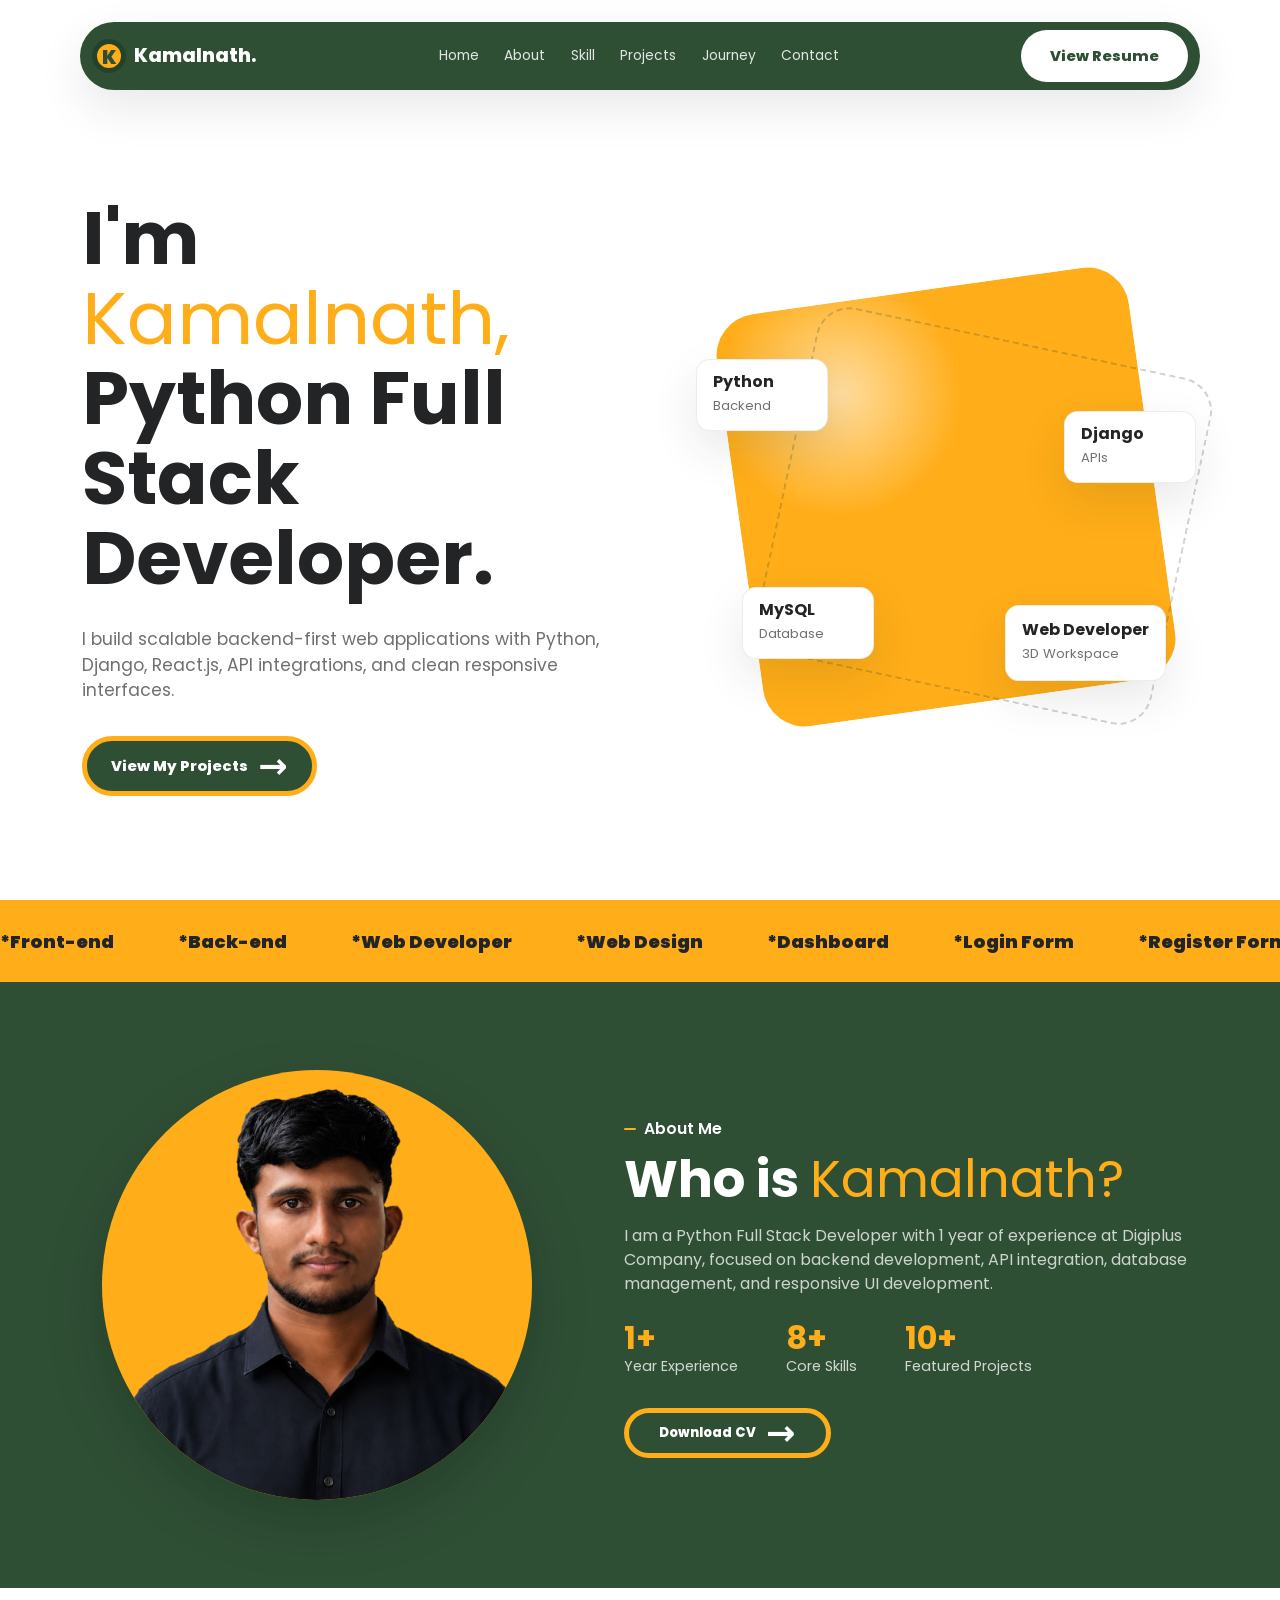
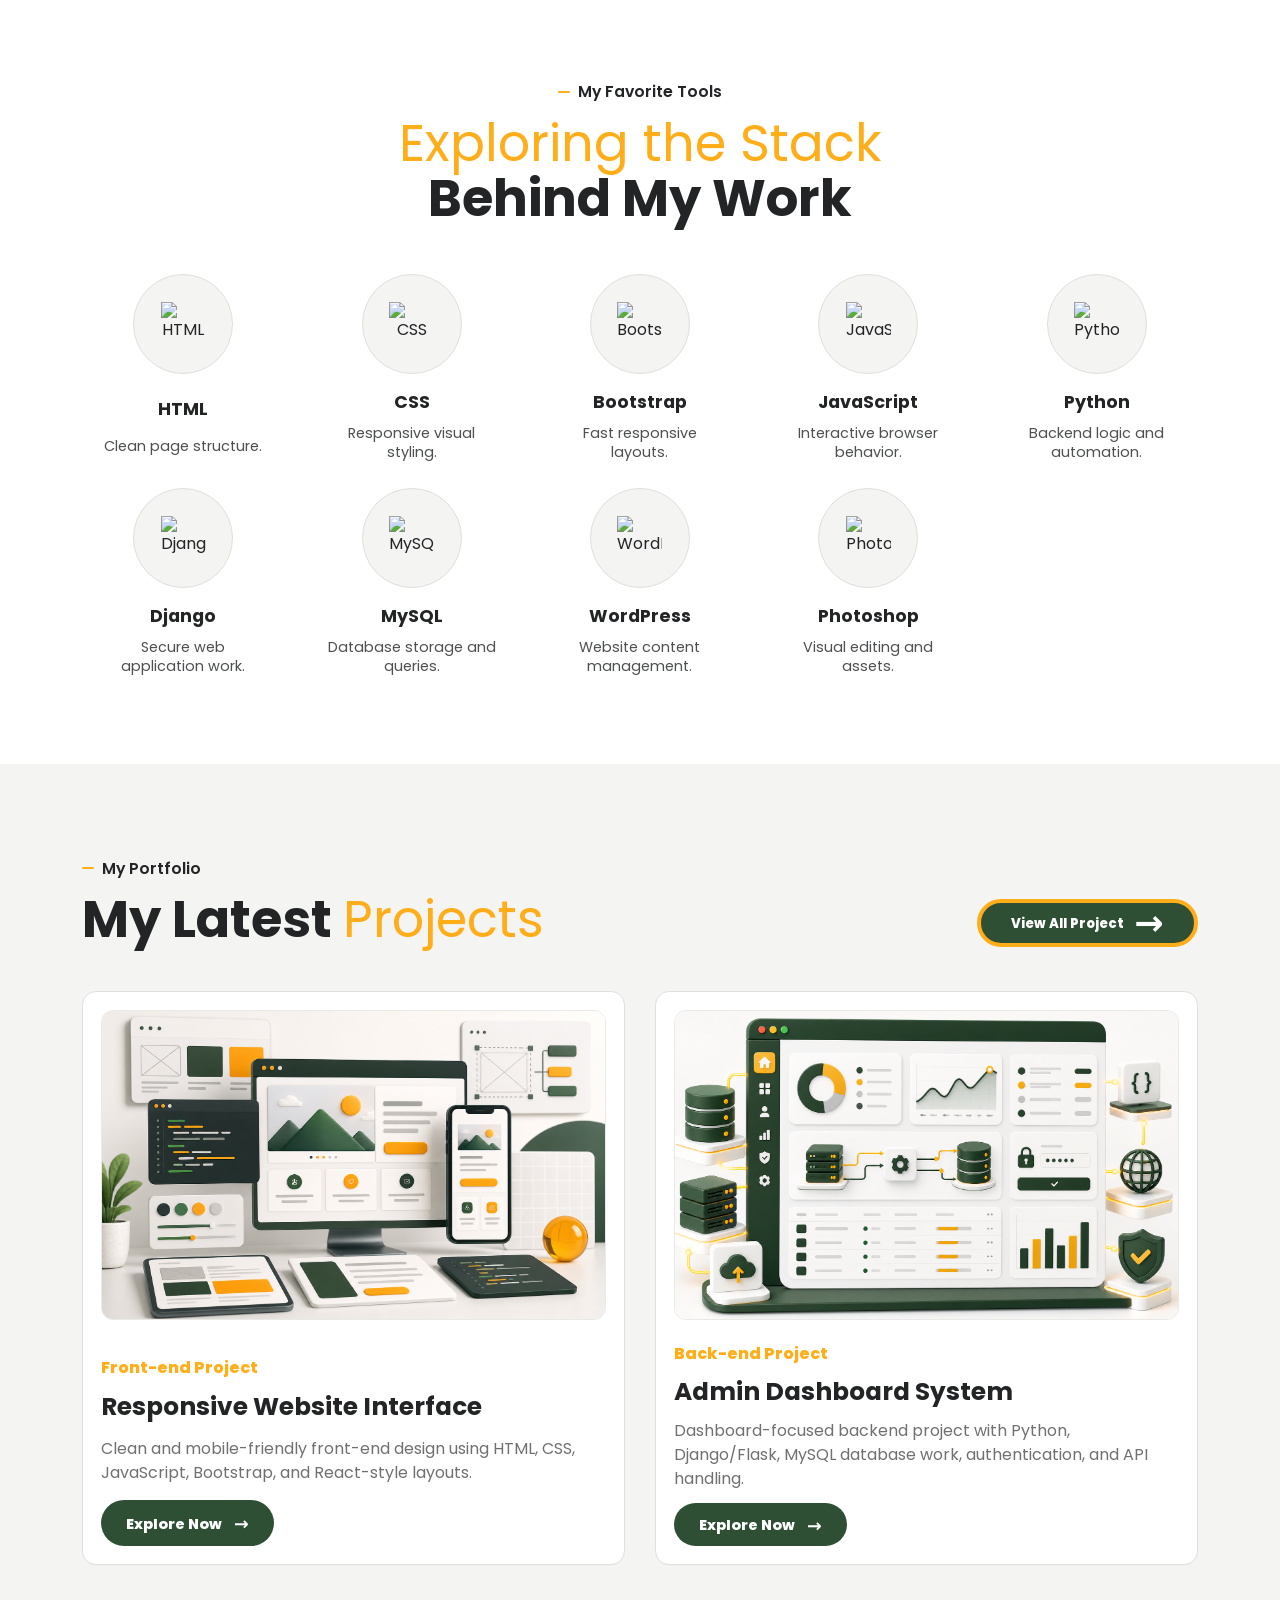
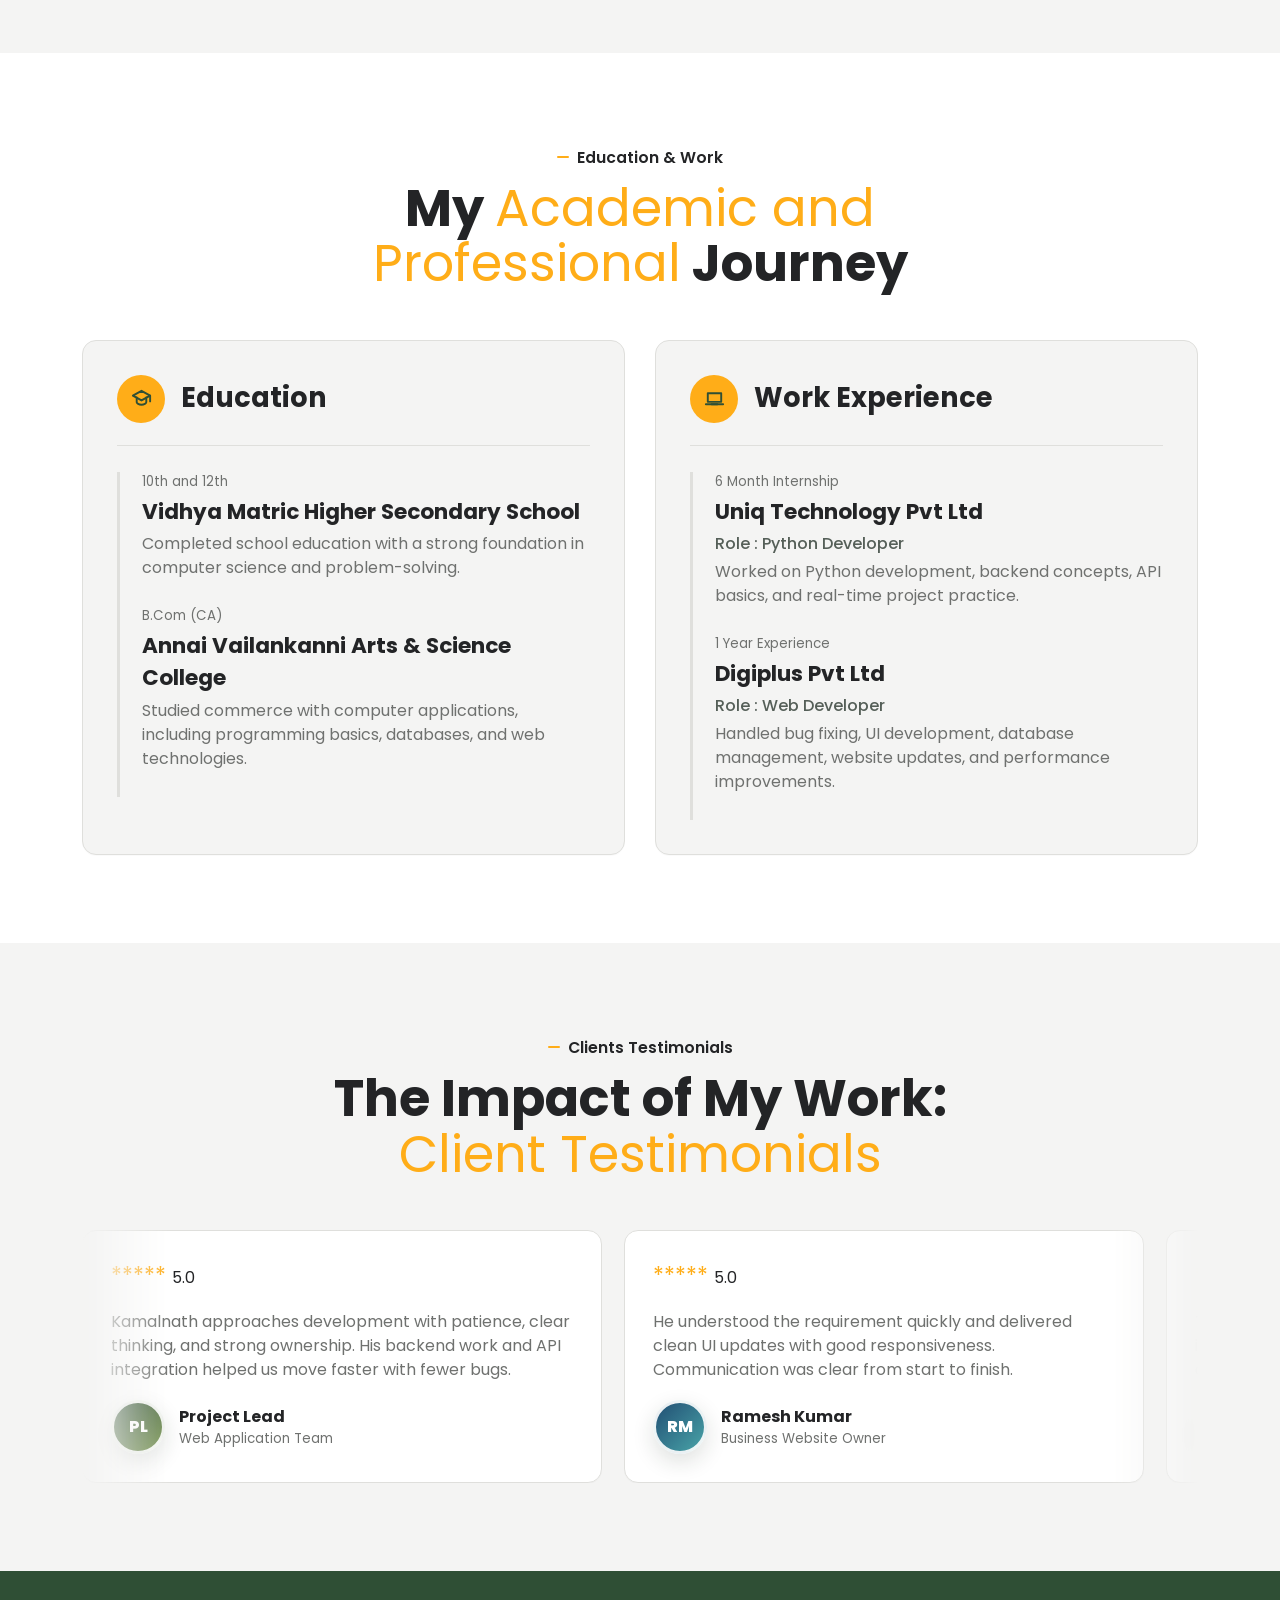
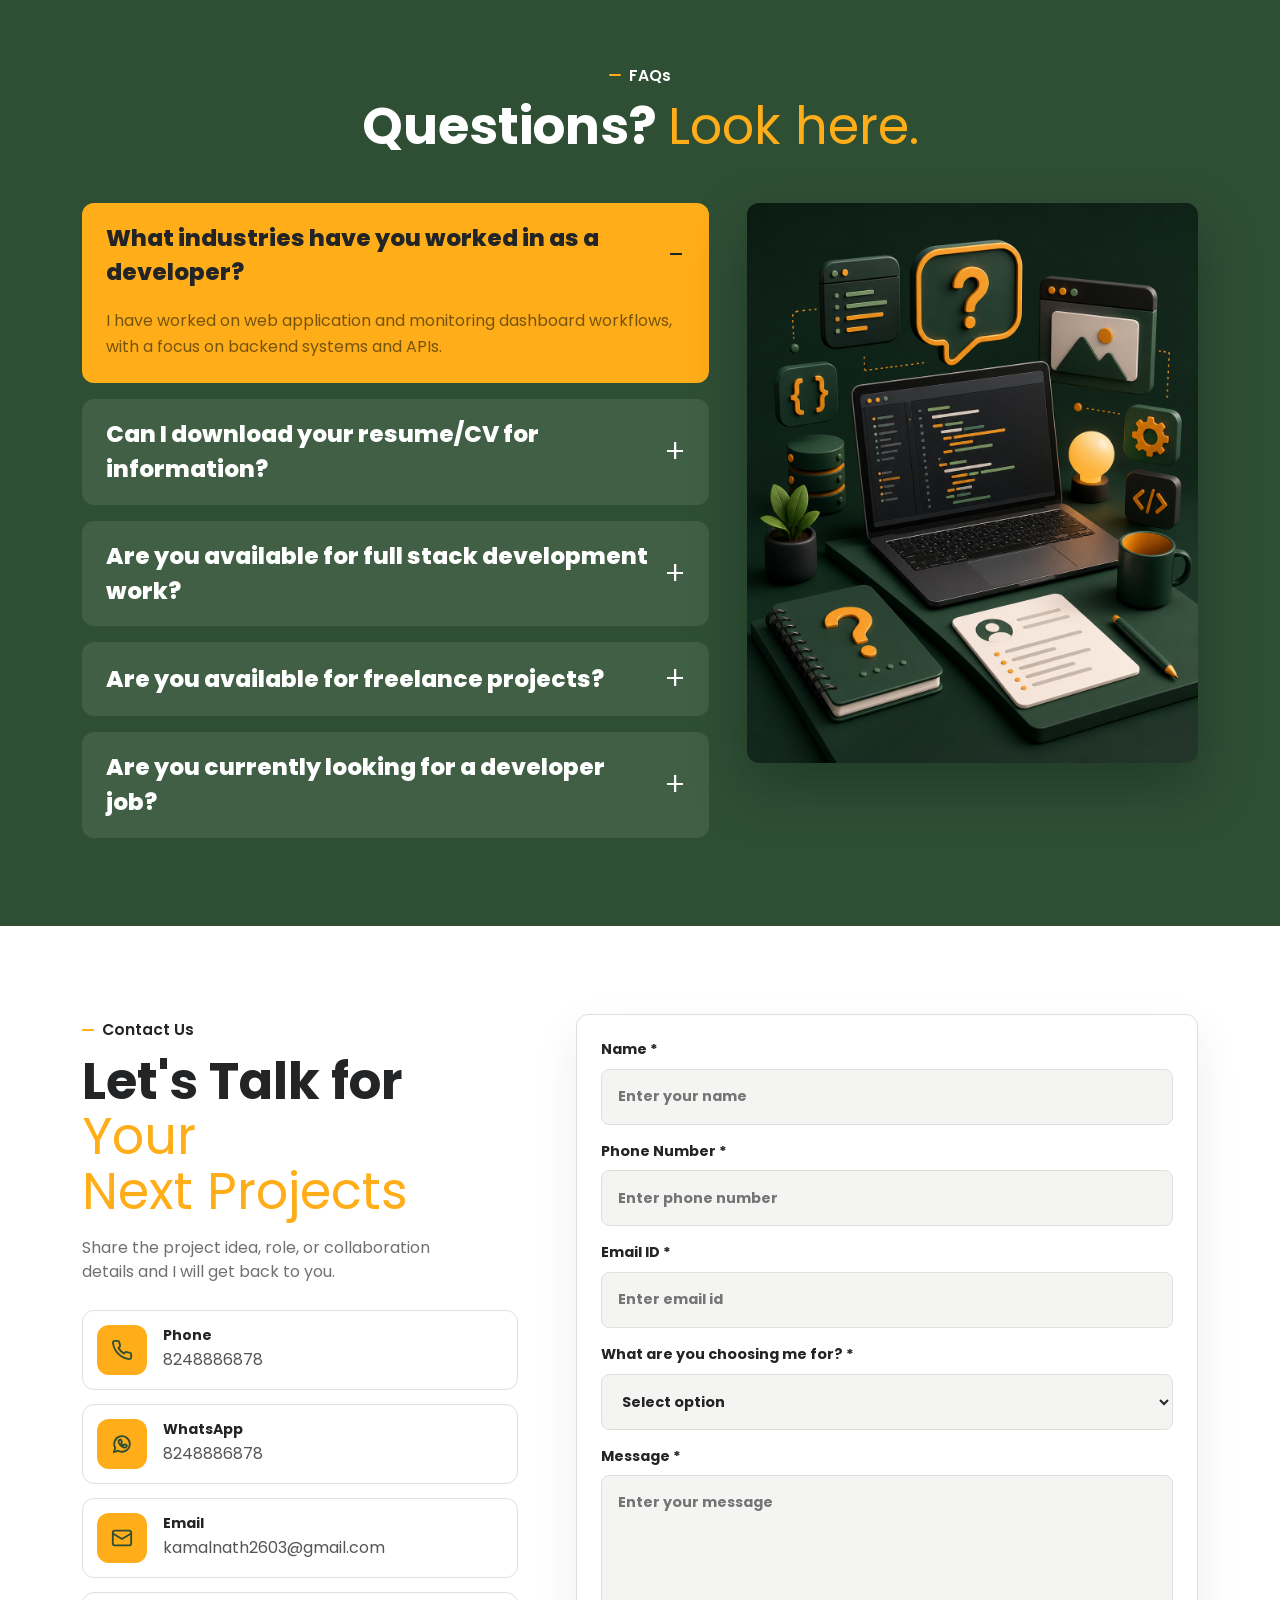
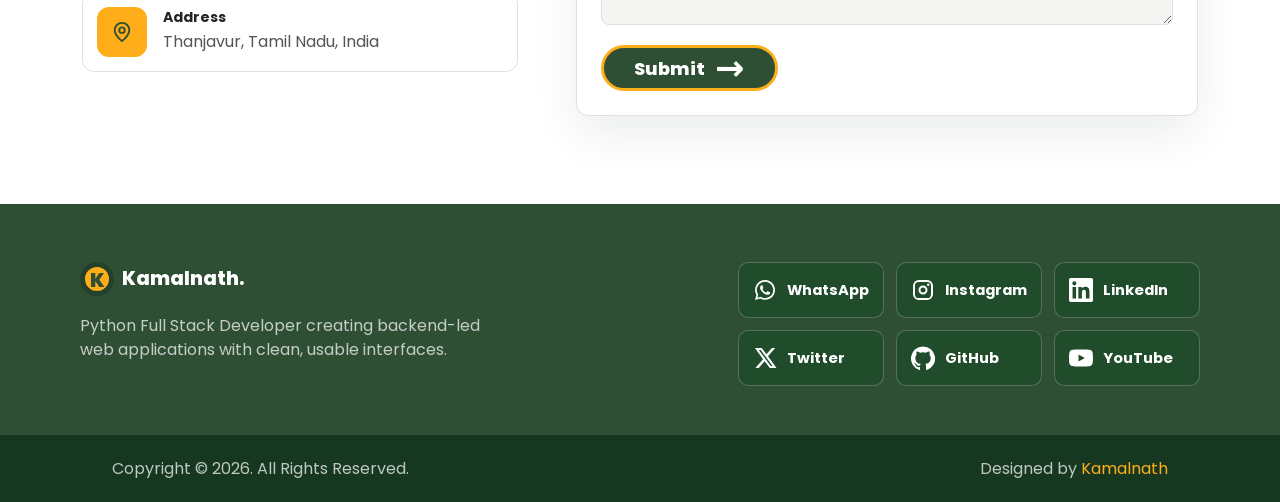
==== index.html @ 24527c41 "first commit" ====
<!DOCTYPE html>
<html lang="en">
  <head>
    <meta charset="UTF-8" />
    <meta name="viewport" content="width=device-width, initial-scale=1.0" />
    <title>Kamalnath</title>
    <link rel="preconnect" href="https://fonts.googleapis.com" />
    <link rel="preconnect" href="https://fonts.gstatic.com" crossorigin />
    <link href="https://fonts.googleapis.com/css2?family=Poppins:ital,wght@0,400;0,500;0,600;0,700;0,800;1,400;1,500&display=swap" rel="stylesheet" />
    <link rel="stylesheet" href="styles.css" />
    <link rel="icon" type="image/png" href="favicon.png" />
  </head>
  <body class="is-loading">
    <div class="preloader" aria-label="Loading portfolio" role="status">
      <div class="preloader-mark">
        <span>K</span>
      </div>
      <div class="preloader-text">
        <strong>Kamalnath</strong>
        <small>Loading Portfolio</small>
      </div>
      <div class="preloader-line" aria-hidden="true"></div>
    </div>

    <header class="topbar">
      <a class="brand" href="#home" aria-label="Kamalnath home">
        <span>K</span>Kamalnath.
      </a>
      <nav class="nav-links" aria-label="Primary navigation">
        <a href="#home">Home</a>
        <a href="#about">About</a>
        <a href="#services">Skill</a>
        <a href="#projects">Projects</a>
        <a href="#journey">Journey</a>
        <a href="#contact">Contact</a>
      </nav>
      <a class="btn btn-light" href="resume.pdf" target="_blank" rel="noopener">View Resume</a>
      <button class="nav-toggle" aria-label="Toggle navigation" aria-expanded="false">
        <span></span>
        <span></span>
        <span></span>
      </button>
    </header>

    <main>
      <section id="home" class="hero section">
        <div class="hero-copy animate-up">
          <h1>
            I'm <em>Kamalnath,</em><br />
            Python Full Stack<br />
            Developer.
          </h1>
          <p>
            I build scalable backend-first web applications with Python, Django, React.js, API integrations, and clean responsive interfaces.
          </p>
          <div class="hero-actions">
            <a class="btn btn-primary" href="#projects">View My Projects <span>&rarr;</span></a>
           
          </div>
        </div>

        <div class="hero-art animate-up delay-1" aria-label="Interactive 3D developer workspace">
          <div class="hero-3d" id="hero3d">
            <canvas id="hero3dCanvas" aria-hidden="true"></canvas>
            <div class="hero-3d-label label-python">
              <strong>Python</strong>
              <span>Backend</span>
            </div>
            <div class="hero-3d-label label-django">
              <strong>Django</strong>
              <span>APIs</span>
            </div>
            <div class="hero-3d-label label-mysql">
              <strong>MySQL</strong>
              <span>Database</span>
            </div>
            <div class="hero-3d-status">
              <strong>Web Developer</strong>
              <span>3D Workspace</span>
            </div>
          </div>
        </div>
      </section>

      <div class="ticker" aria-label="Services">
        <div class="ticker-track">
          <div class="ticker-group">
            <span>*Front-end</span>
            <span>*Back-end</span>
            <span>*Web Developer</span>
            <span>*Web Design</span>
            <span>*Dashboard</span>
            <span>*Login Form</span>
            <span>*Register Form</span>
          </div>
          <div class="ticker-group" aria-hidden="true">
            <span>*Front-end</span>
            <span>*Back-end</span>
            <span>*Web Developer</span>
            <span>*Web Design</span>
            <span>*Dashboard</span>
            <span>*Login Form</span>
            <span>*Register Form</span>
          </div>
        </div>
      </div>

      <section id="about" class="about section section-dark">
        <div class="about-image animate-up">
          <div class="about-circle">
            <img src="assets/photo.png" alt="Kamalnath portrait" />
          </div>
        </div>
        <div class="about-copy animate-up delay-1">
          <span class="section-kicker">About Me</span>
          <h2>Who is <em>Kamalnath?</em></h2>
          <p>
            I am a Python Full Stack Developer with 1 year of experience at Digiplus Company, focused on backend development, API integration, database management, and responsive UI development.
          </p>
          <div class="metric-row">
            <div><strong>1+</strong><span>Year Experience</span></div>
            <div><strong>8+</strong><span>Core Skills</span></div>
            <div><strong>10+</strong><span>Featured Projects</span></div>
          </div>
          <a class="btn btn-primary slim about-btn" href="resume.pdf" download="Kamalnath-Resume.pdf">Download CV <span>&rarr;</span></a>
        </div>
      </section>

      <section id="services" class="tools section">
        <div class="section-title centered animate-up">
          <span class="section-kicker">My Favorite Tools</span>
          <h2><em>Exploring the Stack</em><br />Behind My Work</h2>
        </div>
        <div class="tool-grid animate-up delay-1">
          <article class="tool-card">
            <div><img src="https://cdn.jsdelivr.net/gh/devicons/devicon@latest/icons/html5/html5-original.svg" alt="HTML logo" /></div>
            <strong>HTML</strong>
            <span>Clean page structure.</span>
          </article>
          <article class="tool-card">
            <div><img src="https://cdn.jsdelivr.net/gh/devicons/devicon@latest/icons/css3/css3-original.svg" alt="CSS logo" /></div>
            <strong>CSS</strong>
            <span>Responsive visual styling.</span>
          </article>
          <article class="tool-card">
            <div><img src="https://cdn.jsdelivr.net/gh/devicons/devicon@latest/icons/bootstrap/bootstrap-original.svg" alt="Bootstrap logo" /></div>
            <strong>Bootstrap</strong>
            <span>Fast responsive layouts.</span>
          </article>
          <article class="tool-card">
            <div><img src="https://cdn.jsdelivr.net/gh/devicons/devicon@latest/icons/javascript/javascript-original.svg" alt="JavaScript logo" /></div>
            <strong>JavaScript</strong>
            <span>Interactive browser behavior.</span>
          </article>
          <article class="tool-card">
            <div><img src="https://cdn.jsdelivr.net/gh/devicons/devicon@latest/icons/python/python-original.svg" alt="Python logo" /></div>
            <strong>Python</strong>
            <span>Backend logic and automation.</span>
          </article>
          <article class="tool-card">
            <div><img src="https://cdn.jsdelivr.net/gh/devicons/devicon@latest/icons/django/django-plain.svg" alt="Django logo" /></div>
            <strong>Django</strong>
            <span>Secure web application work.</span>
          </article>
          <article class="tool-card">
            <div><img src="https://cdn.jsdelivr.net/gh/devicons/devicon@latest/icons/mysql/mysql-original.svg" alt="MySQL logo" /></div>
            <strong>MySQL</strong>
            <span>Database storage and queries.</span>
          </article>
          <article class="tool-card">
            <div><img src="https://cdn.jsdelivr.net/gh/devicons/devicon@latest/icons/wordpress/wordpress-plain.svg" alt="WordPress logo" /></div>
            <strong>WordPress</strong>
            <span>Website content management.</span>
          </article>
          <article class="tool-card">
            <div><img src="https://cdn.jsdelivr.net/gh/devicons/devicon@latest/icons/photoshop/photoshop-original.svg" alt="Photoshop logo" /></div>
            <strong>Photoshop</strong>
            <span>Visual editing and assets.</span>
          </article>
        </div>
      </section>

      <section id="projects" class="projects section section-soft">
        <div class="split-title animate-up">
          <div>
            <span class="section-kicker">My Portfolio</span>
            <h2>My Latest <em>Projects</em></h2>
          </div>
          <a class="btn btn-primary slim project-btn" href="project.html">View All Project <span>&rarr;</span></a>
        </div>
        <div class="project-grid animate-up delay-1">
          <article class="project-card">
            <div class="project-preview preview-frontend" aria-label="Front-end project visual">
              <img src="assets/frontend-project-ai.png" alt="Front-end development project visual with responsive website interface elements" />
            </div>
            <div class="project-body">
              <span class="project-type">Front-end Project</span>
              <h3>Responsive Website Interface</h3>
              <p>
                Clean and mobile-friendly front-end design using HTML, CSS, JavaScript, Bootstrap, and React-style layouts.
              </p>
              <a class="project-link" href="project.html#business">Explore Now <span>&rarr;</span></a>
            </div>
          </article>
          <article class="project-card">
            <div class="project-preview preview-backend" aria-label="Dashboard backend project visual">
              <img src="assets/backend-project-ai.png" alt="Back-end dashboard project visual with database and analytics elements" />
            </div>
            <div class="project-body">
              <span class="project-type">Back-end Project</span>
              <h3>Admin Dashboard System</h3>
              <p>
                Dashboard-focused backend project with Python, Django/Flask, MySQL database work, authentication, and API handling.
              </p>
              <a class="project-link" href="project.html#dashboard">Explore Now <span>&rarr;</span></a>
            </div>
          </article>
        </div>
      </section>

      <section id="journey" class="journey section">
        <div class="section-title centered animate-up">
          <span class="section-kicker">Education & Work</span>
          <h2>My <em>Academic and<br />Professional</em> Journey</h2>
        </div>
        <div class="journey-grid animate-up delay-1">
          <article class="timeline-card">
            <h3>
              <span aria-hidden="true">
                <svg viewBox="0 0 24 24" role="img">
                  <path d="M3 9l9-5 9 5-9 5-9-5Z"></path>
                  <path d="M7 11v5c0 1.2 2.2 2.5 5 2.5s5-1.3 5-2.5v-5"></path>
                  <path d="M21 9v6"></path>
                </svg>
              </span>
              Education
            </h3>
            <div class="timeline-item">
              <small>10th and 12th</small>
              <strong>Vidhya Matric Higher Secondary School</strong>
              <p>Completed school education with a strong foundation in computer science and problem-solving.</p>
            </div>
            <div class="timeline-item">
              <small>B.Com (CA)</small>
              <strong>Annai Vailankanni Arts & Science College</strong>
              <p>Studied commerce with computer applications, including programming basics, databases, and web technologies.</p>
            </div>
          </article>
          <article class="timeline-card">
            <h3>
              <span aria-hidden="true">
                <svg viewBox="0 0 24 24" role="img">
                  <path d="M5 6.5h14v9H5v-9Z"></path>
                  <path d="M3 18h18"></path>
                  <path d="M9 18h6"></path>
                </svg>
              </span>
              Work Experience
            </h3>
            <div class="timeline-item">
              <small>6 Month Internship</small>
              <strong>Uniq Technology Pvt Ltd</strong>
              <p><span>Role : Python Developer</span>Worked on Python development, backend concepts, API basics, and real-time project practice.</p>
            </div>
            <div class="timeline-item">
              <small>1 Year Experience</small>
              <strong>Digiplus Pvt Ltd</strong>
              <p><span>Role : Web Developer</span>Handled bug fixing, UI development, database management, website updates, and performance improvements.</p>
            </div>
          </article>
        </div>
      </section>

      <section class="testimonials section section-soft">
        <div class="section-title centered animate-up">
          <span class="section-kicker">Clients Testimonials</span>
          <h2>The Impact of My Work:<br /><em>Client Testimonials</em></h2>
        </div>
        <div class="testimonial-slider animate-up delay-1" aria-label="Client testimonials slider">
          <div class="testimonial-track">
            <article class="testimonial-card">
              <div class="stars">***** <span>5.0</span></div>
              <p>
                Kamalnath approaches development with patience, clear thinking, and strong ownership. His backend work and API integration helped us move faster with fewer bugs.
              </p>
              <div class="testimonial-profile">
                <div class="profile-photo profile-one" aria-hidden="true">PL</div>
                <div>
                  <strong>Project Lead</strong>
                  <small>Web Application Team</small>
                </div>
              </div>
            </article>
            <article class="testimonial-card">
              <div class="stars">***** <span>5.0</span></div>
              <p>
                He understood the requirement quickly and delivered clean UI updates with good responsiveness. Communication was clear from start to finish.
              </p>
              <div class="testimonial-profile">
                <div class="profile-photo profile-two" aria-hidden="true">RM</div>
                <div>
                  <strong>Ramesh Kumar</strong>
                  <small>Business Website Owner</small>
                </div>
              </div>
            </article>
            <article class="testimonial-card">
              <div class="stars">***** <span>4.9</span></div>
              <p>
                The dashboard fixes were handled neatly. Kamalnath improved loading flow, corrected data issues, and kept the application stable.
              </p>
              <div class="testimonial-profile">
                <div class="profile-photo profile-three" aria-hidden="true">AK</div>
                <div>
                  <strong>Arun K</strong>
                  <small>Operations Coordinator</small>
                </div>
              </div>
            </article>
            <article class="testimonial-card">
              <div class="stars">***** <span>5.0</span></div>
              <p>
                His API integration work saved time for our team. The code was organized, easy to test, and simple for us to maintain later.
              </p>
              <div class="testimonial-profile">
                <div class="profile-photo profile-four" aria-hidden="true">ST</div>
                <div>
                  <strong>Sneha Thomas</strong>
                  <small>Product Support Team</small>
                </div>
              </div>
            </article>
            <article class="testimonial-card">
              <div class="stars">***** <span>5.0</span></div>
              <p>
                Kamalnath brought a practical mindset to every task. He fixed bugs carefully and explained each change in a simple way.
              </p>
              <div class="testimonial-profile">
                <div class="profile-photo profile-five" aria-hidden="true">DV</div>
                <div>
                  <strong>Deepak V</strong>
                  <small>Startup Founder</small>
                </div>
              </div>
            </article>
            <article class="testimonial-card" aria-hidden="true">
              <div class="stars">***** <span>5.0</span></div>
              <p>
                Kamalnath approaches development with patience, clear thinking, and strong ownership. His backend work and API integration helped us move faster with fewer bugs.
              </p>
              <div class="testimonial-profile">
                <div class="profile-photo profile-one">PL</div>
                <div>
                  <strong>Project Lead</strong>
                  <small>Web Application Team</small>
                </div>
              </div>
            </article>
            <article class="testimonial-card" aria-hidden="true">
              <div class="stars">***** <span>5.0</span></div>
              <p>
                He understood the requirement quickly and delivered clean UI updates with good responsiveness. Communication was clear from start to finish.
              </p>
              <div class="testimonial-profile">
                <div class="profile-photo profile-two">RM</div>
                <div>
                  <strong>Ramesh Kumar</strong>
                  <small>Business Website Owner</small>
                </div>
              </div>
            </article>
            <article class="testimonial-card" aria-hidden="true">
              <div class="stars">***** <span>4.9</span></div>
              <p>
                The dashboard fixes were handled neatly. Kamalnath improved loading flow, corrected data issues, and kept the application stable.
              </p>
              <div class="testimonial-profile">
                <div class="profile-photo profile-three">AK</div>
                <div>
                  <strong>Arun K</strong>
                  <small>Operations Coordinator</small>
                </div>
              </div>
            </article>
            <article class="testimonial-card" aria-hidden="true">
              <div class="stars">***** <span>5.0</span></div>
              <p>
                His API integration work saved time for our team. The code was organized, easy to test, and simple for us to maintain later.
              </p>
              <div class="testimonial-profile">
                <div class="profile-photo profile-four">ST</div>
                <div>
                  <strong>Sneha Thomas</strong>
                  <small>Product Support Team</small>
                </div>
              </div>
            </article>
            <article class="testimonial-card" aria-hidden="true">
              <div class="stars">***** <span>5.0</span></div>
              <p>
                Kamalnath brought a practical mindset to every task. He fixed bugs carefully and explained each change in a simple way.
              </p>
              <div class="testimonial-profile">
                <div class="profile-photo profile-five">DV</div>
                <div>
                  <strong>Deepak V</strong>
                  <small>Startup Founder</small>
                </div>
              </div>
            </article>
          </div>
        </div>
      </section>

      <section class="faq section section-dark">
        <div class="section-title centered animate-up">
          <span class="section-kicker">FAQs</span>
          <h2>Questions? <em>Look here.</em></h2>
        </div>
        <div class="faq-layout">
          <div class="faq-list animate-up delay-1">
            <button class="faq-item active" type="button">
              <span>What industries have you worked in as a developer?</span><b>-</b>
            </button>
            <div class="faq-panel open">I have worked on web application and monitoring dashboard workflows, with a focus on backend systems and APIs.</div>
            <button class="faq-item" type="button">
              <span>Can I download your resume/CV for information?</span><b>+</b>
            </button>
            <div class="faq-panel">Yes. Use the Download Resume button to get my CV directly from this portfolio.</div>
            <button class="faq-item" type="button">
              <span>Are you available for full stack development work?</span><b>+</b>
            </button>
            <div class="faq-panel">Yes, I am open to Python, Django, Flask, React.js, API, and database-focused roles or projects.</div>
            <button class="faq-item" type="button">
              <span>Are you available for freelance projects?</span><b>+</b>
            </button>
            <div class="faq-panel">Yes, I am available for freelance work such as portfolio websites, business websites, API integration, bug fixing, and dashboard development.</div>
            <button class="faq-item" type="button">
              <span>Are you currently looking for a developer job?</span><b>+</b>
            </button>
            <div class="faq-panel">Yes, I am actively looking for web developer and full stack developer opportunities where I can work with frontend, backend, APIs, and databases.</div>
          </div>
          <figure class="faq-visual animate-up delay-1">
            <img src="assets/faq-developer-illustration.png" alt="Developer desk illustration with FAQ and coding elements" />
          </figure>
        </div>
      </section>

      <section id="contact" class="contact section">
        <div class="contact-copy animate-up">
          <span class="section-kicker">Contact Us</span>
          <h2>Let's Talk for <em>Your<br />Next Projects</em></h2>
          <p>Share the project idea, role, or collaboration details and I will get back to you.</p>
          <ul class="contact-list">
            <li>
              <span class="contact-icon" aria-hidden="true">
                <svg viewBox="0 0 24 24"><path d="M22 16.9v3a2 2 0 0 1-2.2 2 19.8 19.8 0 0 1-8.6-3.1 19.4 19.4 0 0 1-6-6A19.8 19.8 0 0 1 2.1 4.2 2 2 0 0 1 4.1 2h3a2 2 0 0 1 2 1.7c.1 1 .4 2 .7 2.9a2 2 0 0 1-.5 2.1L8.1 9.9a16 16 0 0 0 6 6l1.2-1.2a2 2 0 0 1 2.1-.5c.9.3 1.9.6 2.9.7A2 2 0 0 1 22 16.9Z"/></svg>
              </span>
              <div>
                <strong>Phone</strong>
                <a href="tel:8248886878">8248886878</a>
              </div>
            </li>
            <li>
              <span class="contact-icon" aria-hidden="true">
                <svg viewBox="0 0 24 24"><path d="M20.5 11.9a8.5 8.5 0 0 1-12.6 7.4L3 21l1.7-4.7a8.5 8.5 0 1 1 15.8-4.4Z"/><path d="M9.4 7.8c.2-.4.4-.4.7-.4h.5c.2 0 .4.1.5.4l.7 1.7c.1.3.1.5-.1.7l-.4.5c-.1.1-.2.3-.1.5.4.9 1.2 1.7 2.1 2.2.2.1.4.1.5-.1l.7-.8c.2-.2.4-.2.7-.1l1.7.8c.3.1.4.3.4.6 0 .7-.5 1.5-1.1 1.8-.7.4-1.6.4-3-.2-2.5-1-4.2-3.2-4.7-4.8-.5-1.3-.3-2.2.2-2.8Z"/></svg>
              </span>
              <div>
                <strong>WhatsApp</strong>
                <a href="https://wa.me/918248886878">8248886878</a>
              </div>
            </li>
            <li>
              <span class="contact-icon" aria-hidden="true">
                <svg viewBox="0 0 24 24"><path d="M4 4h16a2 2 0 0 1 2 2v12a2 2 0 0 1-2 2H4a2 2 0 0 1-2-2V6a2 2 0 0 1 2-2Z"/><path d="m22 7-10 6L2 7"/></svg>
              </span>
              <div>
                <strong>Email</strong>
                <a href="mailto:kamalnath2603@gmail.com">kamalnath2603@gmail.com</a>
              </div>
            </li>
            <li>
              <span class="contact-icon" aria-hidden="true">
                <svg viewBox="0 0 24 24"><path d="M20 10c0 5-8 12-8 12S4 15 4 10a8 8 0 1 1 16 0Z"/><circle cx="12" cy="10" r="3"/></svg>
              </span>
              <div>
                <strong>Address</strong>
                <p>Thanjavur, Tamil Nadu, India</p>
              </div>
            </li>
          </ul>
        </div>
        <form class="contact-form animate-up delay-1">
          <label>Name *<input type="text" name="name" placeholder="Enter your name" required /></label>
          <label>Phone Number *<input type="tel" name="phone" placeholder="Enter phone number" required /></label>
          <label>Email ID *<input type="email" name="email" placeholder="Enter email id" required /></label>
          <label>
            What are you choosing me for? *
            <select name="purpose" required>
              <option value="" disabled selected hidden>Select option</option>
              <option>Freelance</option>
              <option>Job Appointment</option>
            </select>
          </label>
          <label>Message *<textarea name="message" placeholder="Enter your message" required></textarea></label>
          <button class="btn btn-primary slim submit-btn" type="submit">Submit <span>&rarr;</span></button>
          <p class="form-success" role="status" aria-live="polite">Success! Your message is ready to send.</p>
        </form>
      </section>
    </main>

    <footer class="footer">
      <div class="footer-top">
        <div class="footer-brand">
          <a class="brand" href="#home"><span>K</span>Kamalnath.</a>
          <p>Python Full Stack Developer creating backend-led web applications with clean, usable interfaces.</p>
        </div>
        <div class="footer-social" aria-label="Social media links">
          <a href="https://wa.me/918248886878" aria-label="WhatsApp">
            <svg viewBox="0 0 24 24"><path d="M12.04 2a9.93 9.93 0 0 0-8.63 14.88L2 22l5.25-1.38A9.93 9.93 0 1 0 12.04 2Zm0 18.17a8.22 8.22 0 0 1-4.19-1.15l-.3-.18-3.12.82.83-3.04-.2-.31A8.23 8.23 0 1 1 12.04 20.17Zm4.51-6.15c-.25-.12-1.46-.72-1.69-.8-.23-.09-.4-.12-.56.12-.17.25-.65.8-.79.97-.15.17-.29.19-.54.06-.25-.12-1.04-.38-1.98-1.22-.73-.65-1.23-1.46-1.37-1.7-.14-.25-.02-.38.11-.51.11-.11.25-.29.37-.44.12-.15.17-.25.25-.42.08-.17.04-.31-.02-.44-.06-.12-.56-1.35-.77-1.85-.2-.49-.41-.42-.56-.43h-.48c-.17 0-.44.06-.67.31-.23.25-.88.86-.88 2.1 0 1.23.9 2.42 1.03 2.59.12.17 1.77 2.7 4.29 3.78.6.26 1.07.42 1.43.53.6.19 1.15.16 1.59.1.48-.07 1.46-.6 1.67-1.18.21-.58.21-1.08.15-1.18-.06-.1-.23-.17-.48-.29Z"/></svg>
            <span>WhatsApp</span>
          </a>
          <a href="#" aria-label="Instagram">
            <svg viewBox="0 0 24 24"><path d="M7.8 2h8.4A5.8 5.8 0 0 1 22 7.8v8.4a5.8 5.8 0 0 1-5.8 5.8H7.8A5.8 5.8 0 0 1 2 16.2V7.8A5.8 5.8 0 0 1 7.8 2Zm-.2 2A3.6 3.6 0 0 0 4 7.6v8.8A3.6 3.6 0 0 0 7.6 20h8.8a3.6 3.6 0 0 0 3.6-3.6V7.6A3.6 3.6 0 0 0 16.4 4H7.6Zm9.65 1.5a1.25 1.25 0 1 1 0 2.5 1.25 1.25 0 0 1 0-2.5ZM12 7.5a4.5 4.5 0 1 1 0 9 4.5 4.5 0 0 1 0-9Zm0 2a2.5 2.5 0 1 0 0 5 2.5 2.5 0 0 0 0-5Z"/></svg>
            <span>Instagram</span>
          </a>
          <a href="#" aria-label="LinkedIn">
            <svg viewBox="0 0 24 24"><path d="M20.45 20.45h-3.56v-5.57c0-1.33-.02-3.04-1.85-3.04-1.85 0-2.14 1.45-2.14 2.94v5.67H9.34V8.98h3.42v1.57h.05c.48-.9 1.64-1.85 3.37-1.85 3.61 0 4.27 2.37 4.27 5.46v6.29ZM5.32 7.41a2.06 2.06 0 1 1 0-4.12 2.06 2.06 0 0 1 0 4.12Zm1.78 13.04H3.54V8.98H7.1v11.47ZM22.23 0H1.77C.79 0 0 .77 0 1.72v20.56C0 23.23.79 24 1.77 24h20.46c.98 0 1.77-.77 1.77-1.72V1.72C24 .77 23.21 0 22.23 0Z"/></svg>
            <span>LinkedIn</span>
          </a>
          <a href="#" aria-label="X">
            <svg viewBox="0 0 24 24"><path d="M18.9 2h3.3l-7.2 8.25L23.5 22h-6.65l-5.21-6.82L5.68 22H2.36l7.7-8.8L1.9 2h6.82l4.7 6.22L18.9 2Zm-1.16 17.93h1.83L7.72 3.96H5.75l11.99 15.97Z"/></svg>
            <span>Twitter</span>
          </a>
          <a href="#" aria-label="GitHub">
            <svg viewBox="0 0 24 24"><path d="M12 .5A12 12 0 0 0 8.21 23.9c.6.11.82-.26.82-.58v-2.23c-3.34.73-4.04-1.42-4.04-1.42-.55-1.39-1.34-1.76-1.34-1.76-1.09-.75.08-.73.08-.73 1.21.08 1.85 1.24 1.85 1.24 1.07 1.84 2.81 1.31 3.5 1 .11-.78.42-1.31.76-1.61-2.67-.3-5.47-1.33-5.47-5.93 0-1.31.47-2.38 1.24-3.22-.12-.3-.54-1.52.12-3.18 0 0 1.01-.32 3.3 1.23a11.5 11.5 0 0 1 6 0c2.29-1.55 3.3-1.23 3.3-1.23.66 1.66.24 2.88.12 3.18.77.84 1.24 1.91 1.24 3.22 0 4.61-2.81 5.63-5.48 5.93.43.37.81 1.1.81 2.22v3.29c0 .32.22.7.83.58A12 12 0 0 0 12 .5Z"/></svg>
            <span>GitHub</span>
          </a>
          <a href="#" aria-label="YouTube">
            <svg viewBox="0 0 24 24"><path d="M23.5 6.2a3 3 0 0 0-2.1-2.12C19.53 3.58 12 3.58 12 3.58s-7.53 0-9.4.5A3 3 0 0 0 .5 6.2C0 8.08 0 12 0 12s0 3.92.5 5.8a3 3 0 0 0 2.1 2.12c1.87.5 9.4.5 9.4.5s7.53 0 9.4-.5a3 3 0 0 0 2.1-2.12c.5-1.88.5-5.8.5-5.8s0-3.92-.5-5.8ZM9.55 15.57V8.43L15.82 12l-6.27 3.57Z"/></svg>
            <span>YouTube</span>
          </a>
        </div>
      </div>
      <div class="footer-bottom">
        <p>Copyright &copy; 2026. All Rights Reserved.</p>
        <p>Designed by <span>Kamalnath</span></p>
      </div>
    </footer>

    <script src="https://cdn.jsdelivr.net/npm/three@0.160.1/build/three.min.js"></script>
    <script src="script.js"></script>
  </body>
</html>
---- styles.css ----
:root {
  color-scheme: light;
  --ink: #232426;
  --muted: #6f716f;
  --paper: #ffffff;
  --soft: #f4f4f3;
  --line: #dfdfdc;
  --green: #2f4f35;
  --green-2: #405f45;
  --amber: #ffad18;
  --amber-2: #f6a400;
  --shadow: 0 18px 45px rgba(26, 39, 29, 0.1);
  --shadow-hover: 0 24px 55px rgba(26, 39, 29, 0.18);
  --ease-out: cubic-bezier(0.22, 1, 0.36, 1);
  --container: 1180px;
  --footer-container: 1120px;
  --page-pad: 32px;
  font-family: "Poppins", ui-sans-serif, system-ui, -apple-system, BlinkMacSystemFont, "Segoe UI", sans-serif;
  font-size: 16px;
  line-height: 1.5;
  color: var(--ink);
  background: var(--paper);
}

* {
  box-sizing: border-box;
}

html {
  scroll-behavior: smooth;
}

body {
  margin: 0;
  min-height: 100vh;
  overflow-x: hidden;
  background: var(--paper);
}

body.is-loading {
  overflow: hidden;
}

.preloader {
  position: fixed;
  inset: 0;
  z-index: 9999;
  display: grid;
  place-items: center;
  align-content: center;
  gap: 18px;
  color: var(--paper);
  background:
    radial-gradient(circle at 50% 42%, rgba(255, 173, 24, 0.18), transparent 28%),
    var(--green);
  transition: opacity 0.5s ease, visibility 0.5s ease;
}

.preloader.hide {
  opacity: 0;
  visibility: hidden;
  pointer-events: none;
}

.preloader-mark {
  width: 86px;
  height: 86px;
  display: grid;
  place-items: center;
  border: 5px solid var(--amber);
  border-radius: 50%;
  background: #24422b;
  box-shadow: 0 0 0 0 rgba(255, 173, 24, 0.45);
  animation: preloader-pulse 1.2s ease-in-out infinite;
}

.preloader-mark span {
  width: 54px;
  height: 54px;
  display: grid;
  place-items: center;
  border-radius: 50%;
  color: var(--green);
  background: var(--amber);
  font-size: 2rem;
  font-weight: 900;
}

.preloader-text {
  display: grid;
  gap: 2px;
  text-align: center;
}

.preloader-text strong {
  font-size: clamp(1.45rem, 4vw, 2rem);
  line-height: 1.1;
}

.preloader-text small {
  color: rgba(255, 255, 255, 0.72);
  font-size: 0.82rem;
  font-weight: 600;
  letter-spacing: 0;
}

.preloader-line {
  width: min(220px, 58vw);
  height: 5px;
  overflow: hidden;
  border-radius: 999px;
  background: rgba(255, 255, 255, 0.16);
}

.preloader-line::before {
  content: "";
  display: block;
  width: 45%;
  height: 100%;
  border-radius: inherit;
  background: var(--amber);
  animation: preloader-slide 1s ease-in-out infinite;
}

@keyframes preloader-pulse {
  0%,
  100% {
    transform: scale(1);
    box-shadow: 0 0 0 0 rgba(255, 173, 24, 0.42);
  }

  50% {
    transform: scale(1.06);
    box-shadow: 0 0 0 16px rgba(255, 173, 24, 0);
  }
}

@keyframes preloader-slide {
  0% {
    transform: translateX(-110%);
  }

  100% {
    transform: translateX(235%);
  }
}

button,
input,
select,
textarea,
a {
  font: inherit;
}

a {
  color: inherit;
}

.topbar {
  position: sticky;
  top: 22px;
  z-index: 20;
  width: min(var(--footer-container), calc(100% - 32px));
  margin: 22px auto 0;
  min-height: 68px;
  padding: 8px 12px;
  display: flex;
  align-items: center;
  justify-content: space-between;
  gap: 18px;
  border-radius: 999px;
  background: var(--green);
  box-shadow: var(--shadow);
}

.brand {
  display: inline-flex;
  align-items: center;
  gap: 8px;
  text-decoration: none;
  font-size: 1.2rem;
  font-weight: 750;
  color: var(--paper);
  white-space: nowrap;
}

.brand span {
  width: 34px;
  height: 34px;
  display: inline-grid;
  place-items: center;
  border-radius: 50%;
  color: var(--green);
  background: var(--amber);
  border: 5px solid #24422b;
  font-weight: 900;
}

.nav-links {
  display: flex;
  align-items: center;
  justify-content: center;
  gap: clamp(14px, 2vw, 28px);
}

.nav-links a {
  position: relative;
  color: rgba(255, 255, 255, 0.86);
  text-decoration: none;
  font-size: 0.86rem;
  transition: color 0.25s ease;
}

.nav-links a::after {
  content: "";
  position: absolute;
  left: 0;
  right: 0;
  bottom: -8px;
  height: 2px;
  border-radius: 999px;
  background: var(--amber);
  transform: scaleX(0);
  transform-origin: left;
  transition: transform 0.25s var(--ease-out);
}

.nav-links a:hover {
  color: var(--amber);
}

.nav-links a:hover::after {
  transform: scaleX(1);
}

.nav-toggle {
  display: none;
  width: 44px;
  height: 44px;
  border: 0;
  border-radius: 50%;
  background: var(--amber);
  cursor: pointer;
}

.nav-toggle span {
  display: block;
  width: 19px;
  height: 2px;
  margin: 4px auto;
  border-radius: 999px;
  background: var(--green);
}

.btn {
  min-height: 44px;
  display: inline-flex;
  align-items: center;
  justify-content: center;
  gap: 10px;
  border-radius: 999px;
  border: 5px solid var(--ink);
  padding: 10px 24px;
  text-decoration: none;
  font-weight: 750;
  font-size: 0.92rem;
  cursor: pointer;
  transition: transform 0.25s var(--ease-out), box-shadow 0.25s ease, background 0.25s ease, color 0.25s ease, border-color 0.25s ease;
}

.btn:hover {
  transform: translateY(-3px);
  box-shadow: 0 16px 30px rgba(26, 39, 29, 0.16);
}

.btn:active {
  transform: translateY(-1px) scale(0.99);
}

.btn-light {
  border-color: transparent;
  color: var(--green);
  background: var(--paper);
}

.btn-outline {
  background: var(--paper);
  color: var(--ink);
}

.btn-primary {
  color: var(--paper);
  background: var(--green);
  border-color: var(--amber);
  box-shadow: none;
}

.btn-primary span {
  width: 30px;
  height: 30px;
  display: inline-grid;
  place-items: center;
  color: var(--paper);
  background: var(--green);
  font-size: 2.2rem;
  line-height: 0;
  transition: transform 0.25s var(--ease-out);
}

.btn-primary:hover span,
.project-link:hover span {
  transform: translateX(4px);
}

.btn.slim {
  min-height: 42px;
  padding: 0 14px 0 22px;
  font-size: 0.82rem;
}
.btn.about-btn{
  padding:5px 30px;
}
.btn.project-btn{
  padding:5px 30px;
  border:4px solid var(--amber);
}
.btn.submit-btn{
  padding:5px 30px;
  border:3px solid var(--amber);
  font-size:18px;
}

main {
  width: min(var(--container), 100%);
  margin: 0 auto;
}

.section {
  padding: 88px var(--page-pad);
}

.section-soft {
  width: 100vw;
  margin-left: 50%;
  transform: translateX(-50%);
  padding-left: max(var(--page-pad), calc((100vw - var(--container)) / 2 + var(--page-pad)));
  padding-right: max(var(--page-pad), calc((100vw - var(--container)) / 2 + var(--page-pad)));
  background: var(--soft);
}

.section-dark {
  width: 100vw;
  margin-left: 50%;
  transform: translateX(-50%);
  padding-left: max(var(--page-pad), calc((100vw - var(--container)) / 2 + var(--page-pad)));
  padding-right: max(var(--page-pad), calc((100vw - var(--container)) / 2 + var(--page-pad)));
  background: var(--green);
  color: var(--paper);
}

.hero {
  min-height: calc(100vh - 90px);
  display: grid;
  grid-template-columns: minmax(0, 1fr) minmax(340px, 0.9fr);
  align-items: center;
  gap: 52px;
  padding-top: 58px;
  padding-bottom: 54px;
}

.hello-badge {
  position: relative;
  display: inline-flex;
  align-items: center;
  min-height: 44px;
  padding: 0 18px;
  margin-bottom: 28px;
  border: 2px solid var(--ink);
  color: #3a3b3c;
  font-size: 1.35rem;
  background: var(--paper);
}

.hello-badge::before,
.hello-badge::after {
  content: "";
  position: absolute;
  width: 10px;
  height: 10px;
  background: var(--amber);
  border: 2px solid var(--ink);
}

.hello-badge::before {
  left: -6px;
  top: -6px;
}

.hello-badge::after {
  right: -6px;
  bottom: -6px;
}

.hero h1,
.section-title h2,
.split-title h2,
.about-copy h2,
.contact-copy h2 {
  margin: 0;
  line-height: 1.08;
  letter-spacing: 0;
  color: inherit;
}

.hero h1 {
  font-size: clamp(3rem, 5.8vw, 5.75rem);
  max-width: 760px;
}

em {
  color: var(--amber);
  font-style: normal;
  font-weight: 400;
}

.hero p {
  max-width: 560px;
  margin: 28px 0 32px;
  color: var(--muted);
  font-size: 1.08rem;
}

.hero-actions {
  display: flex;
  flex-wrap: wrap;
  gap: 18px;
}

.hero-art {
  position: relative;
  min-height: 560px;
  display: grid;
  place-items: center;
}

.hero-3d {
  position: relative;
  width: min(500px, 100%);
  aspect-ratio: 1;
  isolation: isolate;
  animation: soft-float 6.5s ease-in-out infinite;
}

.hero-3d::before {
  content: "";
  position: absolute;
  inset: 42px;
  border-radius: 42px;
  background:
    radial-gradient(circle at 28% 22%, rgba(255, 255, 255, 0.6), transparent 28%),
    linear-gradient(135deg, rgba(255, 173, 24, 0.92), rgba(255, 173, 24, 0.22)),
    var(--amber);
  transform: rotate(-8deg);
  z-index: -2;
}

.hero-3d::after {
  content: "";
  position: absolute;
  inset: 92px 10px 54px 86px;
  border-radius: 34px;
  border: 2px dashed rgba(47, 79, 53, 0.24);
  transform: rotate(12deg);
  z-index: -1;
}

.hero-3d canvas {
  position: absolute;
  inset: 0;
  width: 100%;
  height: 100%;
  display: block;
  filter: drop-shadow(0 28px 34px rgba(26, 39, 29, 0.18));
  z-index: 1;
}

.hero-3d-label,
.hero-3d-status {
  position: absolute;
  z-index: 2;
  border: 1px solid rgba(35, 36, 38, 0.08);
  border-radius: 14px;
  background: var(--paper);
  box-shadow: var(--shadow);
  transition: transform 0.3s var(--ease-out), box-shadow 0.3s ease;
}

.hero-3d:hover .hero-3d-label,
.hero-3d:hover .hero-3d-status {
  box-shadow: var(--shadow-hover);
}

.hero-3d-label {
  min-width: 132px;
  padding: 14px 16px;
}

.hero-3d-label strong,
.hero-3d-status strong {
  display: block;
  line-height: 1;
}

.hero-3d-label span,
.hero-3d-status span {
  display: block;
  margin-top: 6px;
  color: var(--muted);
  font-size: 0.82rem;
}

.label-python {
  left: 0;
  top: 112px;
}

.label-django {
  right: 0;
  top: 164px;
}

.label-mysql {
  left: 46px;
  bottom: 88px;
}

.hero-3d-status {
  right: 30px;
  bottom: 66px;
  min-width: 156px;
  padding: 16px;
  color: var(--ink);
  background: var(--paper);
}

.hero-3d:hover .label-python {
  transform: translate(-4px, -8px);
}

.hero-3d:hover .label-django {
  transform: translate(5px, -6px);
}

.hero-3d:hover .label-mysql {
  transform: translate(-3px, 6px);
}

.hero-3d:hover .hero-3d-status {
  transform: translate(5px, 6px);
}

.ticker {
  width: 100vw;
  margin-left: 50%;
  transform: translateX(-50%);
  min-height: 82px;
  overflow: hidden;
  color: var(--ink);
  background: var(--amber);
  font-size: 18px;
  font-weight: 850;
  white-space: nowrap;
}

.ticker-track {
  width: max-content;
  min-height: 82px;
  display: flex;
  align-items: center;
  will-change: transform;
  animation: ticker-right-to-left 16s linear infinite;
}

.ticker-group {
  display: flex;
  align-items: center;
  gap: clamp(36px, 5vw, 72px);
  padding-right: clamp(36px, 5vw, 72px);
}

@keyframes ticker-right-to-left {
  from {
    transform: translateX(0);
  }

  to {
    transform: translateX(calc(-50%));
  }
}

@keyframes soft-float {
  0%,
  100% {
    transform: translateY(0);
  }

  50% {
    transform: translateY(-12px);
  }
}

.about {
  display: grid;
  grid-template-columns: 0.9fr 1.1fr;
  align-items: center;
  gap: 72px;
}

.about-circle {
  position: relative;
  width: min(430px, 100%);
  aspect-ratio: 1;
  margin: 0 auto;
  border-radius: 50%;
  overflow: hidden;
  background: var(--amber);
  box-shadow: 0 24px 55px rgba(6, 20, 11, 0.22);
  transition: transform 0.35s var(--ease-out), box-shadow 0.35s ease;
}

.about-circle:hover {
  transform: translateY(-8px) scale(1.015);
  box-shadow: 0 30px 70px rgba(6, 20, 11, 0.3);
}

.about-circle img {
  width: 100%;
  height: 100%;
  display: block;
  object-fit: contain;
  object-position: center bottom;
  transform: scale(1.08) translateY(18px);
  transition: transform 0.35s var(--ease-out);
}

.about-circle:hover img {
  transform: scale(1.12) translateY(12px);
}

.section-kicker {
  display: inline-flex;
  align-items: center;
  gap: 8px;
  margin-bottom: 12px;
  font-size: 0.98rem;
  font-weight: 600;
}

.section-kicker::before {
  content: "";
  width: 12px;
  height: 2px;
  border-radius: 99px;
  background: var(--amber);
}

.about-copy h2,
.split-title h2,
.section-title h2,
.contact-copy h2 {
  font-size: clamp(2.1rem, 4vw, 3.5rem);
}

.about-copy p {
  max-width: 620px;
  color: rgba(255, 255, 255, 0.76);
}

.metric-row {
  display: flex;
  flex-wrap: wrap;
  gap: 48px;
  margin: 26px 0 30px;
}

.metric-row strong {
  display: block;
  color: var(--amber);
  font-size: 2rem;
  line-height: 1;
}

.metric-row span {
  color: rgba(255, 255, 255, 0.78);
  font-size: 0.9rem;
}

.centered {
  text-align: center;
  margin: 0 auto 48px;
}

.centered .section-kicker {
  justify-content: center;
}

.tool-grid {
  display: grid;
  grid-template-columns: repeat(5, minmax(180px, 1fr));
  gap: 26px;
}

.tool-card {
  display: grid;
  justify-items: center;
  gap: 10px;
  text-align: center;
  border-radius: 14px;
  transition: transform 0.28s var(--ease-out);
}

.tool-card:hover {
  transform: translateY(-8px);
}

.tool-card div {
  width: 100px;
  height: 100px;
  display: grid;
  place-items: center;
  border-radius: 999px;
  background: var(--soft);
  border: 1px solid var(--line);
  transition: transform 0.28s var(--ease-out), box-shadow 0.28s ease, border-color 0.28s ease, background 0.28s ease;
}

.tool-card:hover div {
  transform: scale(1.06);
  border-color: rgba(255, 173, 24, 0.75);
  background: #fff9ee;
  box-shadow: 0 18px 35px rgba(26, 39, 29, 0.12);
}

.tool-card img {
  width: 45px;
  height: 45px;
  object-fit: contain;
  transition: transform 0.28s var(--ease-out);
}

.tool-card:hover img {
  transform: scale(1.08);
}

.tool-card strong {
  margin-top: 8px;
  font-size: 1.1rem;
  line-height: 1.2;
}

.tool-card span {
  max-width: 170px;
  color: #4d4f50;
  font-size: 0.9rem;
  line-height: 1.35;
}

.split-title {
  display: flex;
  align-items: end;
  justify-content: space-between;
  gap: 24px;
  margin-bottom: 44px;
}

.project-grid {
  display: grid;
  grid-template-columns: repeat(2, minmax(0, 1fr));
  gap: 30px;
}

.project-card,
.timeline-card,
.testimonial-card {
  position: relative;
  border: 1px solid var(--line);
  border-radius: 14px;
  background: var(--paper);
  box-shadow: 0 1px 0 rgba(0, 0, 0, 0.02);
  transition: transform 0.3s var(--ease-out), box-shadow 0.3s ease, border-color 0.3s ease;
}

.project-card:hover,
.timeline-card:hover,
.testimonial-card:hover {
  transform: translateY(-8px);
  border-color: rgba(255, 173, 24, 0.55);
  box-shadow: var(--shadow-hover);
}

.project-card {
  padding: 18px;
  display: grid;
  gap: 22px;
}

.project-preview {
  height: 310px;
  overflow: hidden;
  border-radius: 12px;
  background: #f7f7f5;
  border: 1px solid #e9e9e6;
}

.preview-frontend,
.preview-backend,
.preview-kandr {
  background: var(--paper);
}

.project-preview img {
  width: 100%;
  height: 100%;
  display: block;
  object-fit: cover;
  transition: transform 0.55s var(--ease-out);
}

.preview-kandr img {
  object-position: center top;
}

.project-card:hover .project-preview img {
  transform: scale(1.06);
}

.project-body {
  display: grid;
  gap: 12px;
}

.project-card h3 {
  margin: 0;
  font-size: 1.55rem;
  line-height: 1.15;
}

.project-type {
  width: fit-content;
  min-height: auto;
  display: inline-flex;
  align-items: center;
  padding: 0;
  border-radius: 0;
  background: transparent;
  color: var(--amber);
  font-size: 16px;
  font-weight: 800;
}

.project-card p {
  margin: 0;
  color: var(--muted);
}

.project-link {
  width: fit-content;
  min-height: 42px;
  display: inline-flex;
  align-items: center;
  gap: 12px;
  padding: 10px 25px 07px 25px;
  border-radius: 999px;
  color: var(--paper);
  background: var(--green);
  border: 0;
  text-decoration: none;
  font-size: 0.9rem;
  font-weight: 800;
  transition: transform 0.25s var(--ease-out), background 0.25s ease, box-shadow 0.25s ease;
}

.project-link:hover {
  transform: translateY(-2px);
  background: #24442c;
  box-shadow: 0 14px 28px rgba(26, 39, 29, 0.16);
}

.project-link span {
  font-size: 1.1rem;
}

.project-page {
  width: min(var(--container), 100%);
  margin: 0 auto;
}

.project-hero {
  min-height: calc(100vh - 90px);
  padding-top: 72px;
}

.project-hero h1 {
  margin: 0;
  font-size: clamp(2.45rem, 5vw, 4.6rem);
  line-height: 1.08;
}

.project-tabs {
  width: min(940px, 100%);
  display: grid;
  grid-template-columns: repeat(4, minmax(0, 1fr));
  gap: 12px;
  margin: 0 auto 36px;
  padding: 8px;
  border: 1px solid var(--line);
  border-radius: 18px;
  background: var(--paper);
  box-shadow: 0 18px 45px rgba(26, 39, 29, 0.08);
}

.project-tab {
  min-height: 50px;
  border: 0;
  border-radius: 12px;
  color: var(--green);
  background: transparent;
  font-size: 0.9rem;
  font-weight: 800;
  cursor: pointer;
  transition: color 0.22s ease, background 0.22s ease, transform 0.22s var(--ease-out);
}

.project-tab:hover,
.project-tab.active {
  color: var(--paper);
  background: var(--green);
}

.project-tab.active {
  box-shadow: inset 0 -4px 0 var(--amber);
}

.project-category {
  display: none;
  grid-template-columns: repeat(3, minmax(0, 1fr));
  gap: 28px;
}

.project-category.active {
  display: grid;
}

.form-success {
  display: none;
  grid-column: 1 / -1;
  margin: 0;
  padding: 14px 16px;
  border-radius: 10px;
  color: var(--paper);
  background: var(--green);
  font-weight: 700;
}

.form-success.show {
  display: block;
}

.form-success a {
  color: var(--amber);
  text-decoration: underline;
  text-underline-offset: 3px;
}

.contact-form button:disabled {
  cursor: wait;
  opacity: 0.78;
}

.journey-grid {
  display: grid;
  grid-template-columns: repeat(2, minmax(0, 1fr));
  gap: 30px;
}

.timeline-card {
  padding: 34px;
  background: var(--soft);
}

.timeline-card h3 {
  display: flex;
  align-items: center;
  gap: 16px;
  margin: 0 0 26px;
  padding-bottom: 22px;
  border-bottom: 1px solid var(--line);
  font-size: 1.7rem;
}

.timeline-card h3 span {
  width: 48px;
  height: 48px;
  display: grid;
  place-items: center;
  border-radius: 50%;
  color: var(--green);
  background: var(--amber);
  transition: transform 0.3s var(--ease-out);
}

.timeline-card:hover h3 span {
  transform: rotate(-6deg) scale(1.06);
}

.timeline-card h3 svg {
  width: 23px;
  height: 23px;
  fill: none;
  stroke: currentColor;
  stroke-width: 2;
  stroke-linecap: round;
  stroke-linejoin: round;
}

.timeline-item {
  position: relative;
  padding: 0 0 26px 22px;
  border-left: 3px solid var(--line);
}

.timeline-item small {
  display: block;
  color: var(--muted);
  margin-bottom: 4px;
}

.timeline-item strong {
  display: block;
  font-size: 1.35rem;
}

.timeline-item p {
  margin: 4px 0 0;
  color: var(--muted);
}

.timeline-item p span {
  display: block;
  margin-bottom: 4px;
  color: #555f58;
  font-weight: 500;
}

.testimonial-slider {
  width: min(100%, var(--footer-container));
  margin: 0 auto;
  overflow: hidden;
  -webkit-mask-image: linear-gradient(90deg, transparent, #000 8%, #000 92%, transparent);
  mask-image: linear-gradient(90deg, transparent, #000 8%, #000 92%, transparent);
}

.testimonial-track {
  --testimonial-card-width: clamp(300px, 42vw, 520px);
  --testimonial-gap: 22px;
  --testimonial-step: calc(var(--testimonial-card-width) + var(--testimonial-gap));
  width: max-content;
  display: flex;
  gap: var(--testimonial-gap);
  animation: testimonial-slide 18s ease-in-out infinite;
}

.testimonial-slider:hover .testimonial-track {
  animation-play-state: paused;
}

.testimonial-card {
  width: var(--testimonial-card-width);
  min-height: 250px;
  padding: 28px;
  display: flex;
  flex-direction: column;
  justify-content: space-between;
  gap: 18px;
  flex: 0 0 auto;
}

.stars {
  color: var(--amber);
  font-size: 1.4rem;
}

.stars span {
  color: var(--ink);
  font-size: 1rem;
}

.testimonial-card p {
  margin: 0;
  color: var(--muted);
}

.testimonial-card small {
  display: block;
  color: var(--muted);
}

.testimonial-profile {
  display: flex;
  align-items: center;
  gap: 14px;
}

.profile-photo {
  width: 54px;
  height: 54px;
  display: grid;
  place-items: center;
  flex: 0 0 auto;
  border-radius: 50%;
  color: var(--paper);
  font-weight: 750;
  border: 3px solid rgba(255, 255, 255, 0.9);
  box-shadow: 0 8px 22px rgba(26, 39, 29, 0.14);
}

.profile-one {
  background: linear-gradient(135deg, #2f4f35, #7f9a58);
}

.profile-two {
  background: linear-gradient(135deg, #214f74, #49a4a8);
}

.profile-three {
  background: linear-gradient(135deg, #7b3f74, #d08070);
}

.profile-four {
  background: linear-gradient(135deg, #39446d, #e0a641);
}

.profile-five {
  background: linear-gradient(135deg, #4c5d3b, #c75b4a);
}

@keyframes testimonial-slide {
  0%,
  14% {
    transform: translateX(0);
  }

  20%,
  34% {
    transform: translateX(calc(var(--testimonial-step) * -1));
  }

  40%,
  54% {
    transform: translateX(calc(var(--testimonial-step) * -2));
  }

  60%,
  74% {
    transform: translateX(calc(var(--testimonial-step) * -3));
  }

  80%,
  94% {
    transform: translateX(calc(var(--testimonial-step) * -4));
  }

  100% {
    transform: translateX(calc(var(--testimonial-step) * -5));
  }
}

.faq-layout {
  display: grid;
  grid-template-columns: minmax(0, 1fr) minmax(320px, 0.72fr);
  align-items: center;
  gap: 38px;
  max-width: var(--footer-container);
  margin: 0 auto;
}

.faq-list {
  display: grid;
  gap: 16px;
}

.faq-item {
  width: 100%;
  min-height: 74px;
  display: flex;
  align-items: center;
  justify-content: space-between;
  gap: 16px;
  padding: 18px 24px;
  border: 0;
  border-radius: 12px;
  color: var(--paper);
  background: var(--green-2);
  font-size: clamp(1rem, 2vw, 1.45rem);
  font-weight: 750;
  text-align: left;
  cursor: pointer;
  transition: transform 0.25s var(--ease-out), background 0.25s ease, color 0.25s ease, box-shadow 0.25s ease;
}

.faq-item:hover {
  transform: translateY(-2px);
  box-shadow: 0 12px 26px rgba(7, 20, 11, 0.16);
}

.faq-item.active {
  color: var(--ink);
  background: var(--amber);
  border-radius: 12px 12px 0 0;
}

.faq-item b {
  flex: 0 0 auto;
  font-size: 2rem;
  font-weight: 300;
  line-height: 1;
}

.faq-panel {
  display: none;
  margin-top: -16px;
  padding: 0 24px 24px;
  border-radius: 0 0 12px 12px;
  color: rgba(255, 255, 255, 0.78);
  background: var(--green-2);
  line-height: 1.6;
}

.faq-panel.open {
  display: block;
  color: #77540d;
  background: var(--amber);
}

.faq-visual {
  margin: 0;
  align-self: stretch;
  min-height: 100%;
  display: flex;
}

.faq-visual img {
  width: 100%;
  min-height: 420px;
  max-height: 560px;
  object-fit: cover;
  object-position: center;
  border-radius: 12px;
  box-shadow: 0 24px 55px rgba(9, 26, 17, 0.34);
  transition: transform 0.45s var(--ease-out), box-shadow 0.45s ease;
}

.faq-visual:hover img {
  transform: translateY(-8px) scale(1.015);
  box-shadow: 0 32px 70px rgba(9, 26, 17, 0.42);
}

.contact {
  display: grid;
  grid-template-columns: 0.7fr 1fr;
  gap: 58px;
}

.contact-copy p {
  max-width: 390px;
  color: var(--muted);
}

.contact-list {
  list-style: none;
  margin: 26px 0 0;
  padding: 0;
  display: grid;
  gap: 14px;
}

.contact-list li {
  display: grid;
  grid-template-columns: 50px minmax(0, 1fr);
  align-items: center;
  gap: 16px;
  padding: 14px;
  border: 1px solid var(--line);
  border-radius: 12px;
  background: var(--paper);
  transition: transform 0.25s var(--ease-out), box-shadow 0.25s ease, border-color 0.25s ease;
}

.contact-list li:hover {
  transform: translateX(6px);
  border-color: rgba(255, 173, 24, 0.6);
  box-shadow: 0 14px 28px rgba(26, 39, 29, 0.1);
}

.contact-icon {
  width: 50px;
  height: 50px;
  display: grid;
  place-items: center;
  border-radius: 12px;
  color: var(--green);
  background: var(--amber);
  transition: transform 0.25s var(--ease-out);
}

.contact-list li:hover .contact-icon {
  transform: scale(1.06);
}

.contact-icon svg {
  width: 22px;
  height: 22px;
  fill: none;
  stroke: currentColor;
  stroke-width: 2;
  stroke-linecap: round;
  stroke-linejoin: round;
}

.contact-list strong {
  display: block;
  color: var(--ink);
  font-size: 0.88rem;
  line-height: 1.2;
}

.contact-list a,
.contact-list p {
  display: block;
  margin: 4px 0 0;
  color: #555;
  text-decoration: none;
  overflow-wrap: anywhere;
}

.contact-form {
  display: grid;
  grid-template-columns: 1fr;
  gap: 16px;
  padding: 24px;
  border: 1px solid var(--line);
  border-radius: 12px;
  background: var(--paper);
  box-shadow: 0 18px 45px rgba(18, 32, 25, 0.08);
}

.contact-form label {
  display: grid;
  gap: 8px;
  font-size: 0.9rem;
  font-weight: 650;
}

.contact-form input,
.contact-form select,
.contact-form textarea {
  width: 100%;
  min-height: 56px;
  padding: 0 16px;
  border: 1px solid var(--line);
  border-radius: 8px;
  outline: 0;
  color: var(--ink);
  background: var(--soft);
  transition: border-color 0.25s ease, box-shadow 0.25s ease, background 0.25s ease;
}

.contact-form input:focus,
.contact-form select:focus,
.contact-form textarea:focus {
  border-color: var(--amber);
  background: var(--paper);
  box-shadow: 0 0 0 4px rgba(255, 166, 16, 0.16);
}

.contact-form textarea {
  min-height: 150px;
  padding-top: 16px;
  resize: vertical;
}

.wide {
  grid-column: 1 / -1;
}

.contact-form button {
  width: max-content;
  margin-top: 4px;
}

.footer {
  color: var(--paper);
  background: var(--green);
}

.footer-top {
  width: min(var(--footer-container), calc(100% - (var(--page-pad) * 2)));
  margin: 0 auto;
  padding: 58px 0 48px;
  display: grid;
  grid-template-columns: minmax(0, 1fr) auto;
  align-items: center;
  justify-content: space-between;
  gap: 42px;
}

.footer .brand {
  color: var(--paper);
}

.footer-brand p {
  max-width: 420px;
  margin: 18px 0 24px;
  color: rgba(255, 255, 255, 0.72);
}

.footer-cta {
  width: max-content;
  min-height: 46px;
  display: inline-flex;
  align-items: center;
  gap: 12px;
  padding: 0 16px 0 20px;
  border-radius: 999px;
  color: var(--green);
  background: var(--amber);
  text-decoration: none;
  font-weight: 800;
}

.footer-cta span {
  width: 28px;
  height: 28px;
  display: grid;
  place-items: center;
  border-radius: 50%;
  color: var(--paper);
  background: var(--green);
  font-size: 1.8rem;
  line-height: 0;
}

.footer-bottom a:hover {
  color: var(--amber);
}

.footer-social {
  display: grid;
  grid-template-columns: repeat(3, minmax(130px, 1fr));
  gap: 12px;
  justify-content: end;
  width: min(500px, 100%);
}

.footer-social a {
  min-height: 56px;
  display: flex;
  align-items: center;
  gap: 10px;
  padding: 0 14px;
  border: 1px solid rgba(255, 255, 255, 0.22);
  border-radius: 10px;
  color: var(--paper);
  background: #214c2c;
  text-decoration: none;
  font-weight: 700;
  line-height: 1;
  transition: transform 0.25s var(--ease-out), background 0.25s ease, color 0.25s ease, box-shadow 0.25s ease;
}

.footer-social a:hover {
  transform: translateY(-4px);
  color: var(--green);
  background: var(--amber);
  box-shadow: 0 14px 26px rgba(0, 0, 0, 0.16);
}

.footer-social svg {
  width: 24px;
  height: 24px;
  flex: 0 0 24px;
  fill: currentColor;
}

.footer-social span {
  font-size: 0.92rem;
}

.footer-bottom {
  min-height: 68px;
  display: flex;
  justify-content: space-between;
  gap: 20px;
  padding: 0 max(var(--page-pad), calc((100vw - var(--footer-container)) / 2 + var(--page-pad)));
  align-items: center;
  border-top: 1px solid rgba(255, 255, 255, 0.12);
  color: rgba(255, 255, 255, 0.72);
  background: #173820;
}

.footer-bottom span {
  color: var(--amber);
}

.footer-bottom a {
  color: rgba(255, 255, 255, 0.85);
  text-decoration: none;
}

.animate-up {
  opacity: 0;
  transform: translateY(34px);
  transition: opacity 0.85s ease, transform 0.85s var(--ease-out);
}

.animate-up.visible {
  opacity: 1;
  transform: translateY(0);
}

.delay-1 {
  transition-delay: 0.12s;
}

@media (prefers-reduced-motion: reduce) {
  *,
  *::before,
  *::after {
    scroll-behavior: auto !important;
    animation-duration: 0.001ms !important;
    animation-iteration-count: 1 !important;
    transition-duration: 0.001ms !important;
  }
}

@media (min-width: 1440px) {
  :root {
    --container: 1320px;
    --footer-container: 1240px;
    --page-pad: 40px;
  }

  .topbar {
    min-height: 74px;
  }

  .hero {
    grid-template-columns: minmax(0, 1.05fr) minmax(470px, 0.95fr);
    gap: 78px;
    min-height: 820px;
  }

  .hero h1 {
    font-size: clamp(5rem, 4.8vw, 6.4rem);
  }

  .hero p {
    font-size: 1.16rem;
  }

  .hero-art {
    min-height: 640px;
  }

  .hero-3d {
    width: min(580px, 100%);
  }

  .about-circle {
    width: min(500px, 100%);
  }

  .project-preview {
    height: 360px;
  }

  .faq-layout {
    max-width: 1240px;
  }

  .testimonial-slider {
    width: min(100%, 1240px);
  }
}

@media (max-width: 1180px) {
  :root {
    --page-pad: 28px;
  }

  .topbar {
    gap: 12px;
  }

  .nav-links {
    gap: 16px;
  }

  .nav-links a {
    font-size: 0.82rem;
  }

  .hero {
    grid-template-columns: minmax(0, 1fr) minmax(360px, 0.85fr);
    gap: 36px;
  }

  .hero h1 {
    font-size: clamp(3.5rem, 6vw, 4.8rem);
  }

  .hero-art {
    min-height: 520px;
  }

  .hero-3d {
    width: min(460px, 100%);
  }

  .tool-grid {
    grid-template-columns: repeat(4, minmax(150px, 1fr));
  }

  .about {
    gap: 48px;
  }

  .contact {
    grid-template-columns: minmax(300px, 0.75fr) minmax(0, 1fr);
    gap: 40px;
  }

  .footer-social {
    width: min(460px, 100%);
  }
}

@media (max-width: 980px) {
  :root {
    --page-pad: 24px;
  }

  .topbar {
    top: 12px;
    width: min(760px, calc(100% - 24px));
    min-height: 62px;
  }

  .nav-links {
    position: fixed;
    left: 16px;
    right: 16px;
    top: 96px;
    display: grid;
    justify-items: start;
    padding: 22px;
    border-radius: 22px;
    background: var(--green);
    box-shadow: var(--shadow);
    transform: translateY(-140%);
    transition: transform 0.25s ease;
  }

  .nav-links.open {
    transform: translateY(0);
  }

  .topbar > .btn {
    display: none;
  }

  .nav-toggle {
    display: block;
  }

  .hero,
  .about,
  .faq-layout,
  .contact {
    grid-template-columns: 1fr;
  }

  .hero {
    min-height: auto;
    gap: 30px;
    padding-top: 70px;
    text-align: center;
  }

  .hero h1 {
    margin: 0 auto;
    font-size: clamp(3rem, 9vw, 5rem);
  }

  .hero p {
    margin-left: auto;
    margin-right: auto;
  }

  .hero-actions {
    justify-content: center;
  }

  .hero-art {
    min-height: 500px;
  }

  .about {
    text-align: center;
  }

  .about-circle {
    width: min(390px, 100%);
  }

  .metric-row {
    justify-content: center;
  }

  .tool-grid {
    grid-template-columns: repeat(3, minmax(0, 1fr));
  }

  .project-grid,
  .journey-grid {
    grid-template-columns: 1fr;
  }

  .project-category {
    grid-template-columns: repeat(2, minmax(0, 1fr));
  }

  .footer-top {
    grid-template-columns: 1fr;
    align-items: flex-start;
    gap: 34px;
  }

  .footer-social {
    justify-content: start;
    grid-template-columns: repeat(2, minmax(0, 1fr));
    width: min(520px, 100%);
  }

  .contact-copy p {
    margin-left: auto;
    margin-right: auto;
  }

  .contact-list {
    grid-template-columns: repeat(2, minmax(0, 1fr));
  }

  .faq-visual img {
    max-height: 520px;
  }
}

@media (max-width: 760px) {
  :root {
    --page-pad: 20px;
  }

  .brand {
    font-size: 1.05rem;
  }

  .brand span {
    width: 32px;
    height: 32px;
    border-width: 4px;
  }

  .section {
    padding-top: 76px;
    padding-bottom: 76px;
  }

  .hero h1 {
    font-size: clamp(2.75rem, 12vw, 4.5rem);
  }

  .hero p {
    font-size: 1rem;
  }

  .hero-3d {
    width: min(410px, 100%);
  }

  .hero-3d-label,
  .hero-3d-status {
    border-radius: 12px;
  }

  .split-title {
    align-items: center;
    flex-direction: column;
    text-align: center;
  }

  .project-btn {
    align-self: center;
  }

  .project-tabs {
    grid-template-columns: repeat(2, minmax(0, 1fr));
  }

  .contact-list {
    grid-template-columns: 1fr;
  }

  .testimonial-track {
    --testimonial-card-width: clamp(280px, 78vw, 430px);
  }

  .footer-social {
    grid-template-columns: repeat(2, minmax(0, 1fr));
    width: 100%;
  }
}

@media (max-width: 640px) {
  :root {
    --page-pad: 18px;
  }

  .section,
  .section-soft,
  .section-dark {
    padding: 68px var(--page-pad);
  }

  .hero {
    padding-top: 42px;
  }

  .hero h1 {
    font-size: clamp(2.55rem, 14vw, 4rem);
  }

  .hello-badge {
    font-size: 1.05rem;
  }

  .hero-actions,
  .split-title,
  .footer-bottom {
    align-items: stretch;
    flex-direction: column;
  }

  .btn {
    width: 100%;
  }

  .hero-actions .btn {
    width: auto;
    align-self: center;
    padding-left: 26px;
    padding-right: 18px;
    white-space: nowrap;
  }

  .about-btn,
  .project-btn {
    width: auto;
    align-self: center;
    padding-left: 30px;
    padding-right: 22px;
    white-space: nowrap;
  }

  .hero-art {
    min-height: 420px;
  }

  .faq-layout {
    gap: 28px;
  }

  .faq-item {
    min-height: 66px;
    padding: 16px 18px;
  }

  .faq-panel {
    margin-top: -16px;
    padding: 0 18px 22px;
  }

  .faq-visual img {
    min-height: 320px;
    max-height: 380px;
  }

  .hero-3d {
    width: min(360px, 100%);
  }

  .hero-3d-label {
    min-width: 108px;
    padding: 11px 12px;
    font-size: 0.82rem;
  }

  .hero-3d-status {
    right: 8px;
    bottom: 40px;
    min-width: 130px;
    padding: 12px;
    font-size: 0.84rem;
  }

  .label-python {
    left: 0;
    top: 74px;
  }

  .label-django {
    right: 0;
    top: 130px;
  }

  .label-mysql {
    left: 18px;
    bottom: 54px;
  }

  .ticker {
    justify-content: flex-start;
    padding: 0 var(--page-pad);
  }

  .tool-grid {
    grid-template-columns: repeat(3, minmax(0, 1fr));
    gap: 20px 12px;
  }

  .tool-card div {
    width: 104px;
    height: 104px;
  }

  .project-preview {
    height: 260px;
  }

  .project-hero {
    padding-top: 52px;
  }

  .project-hero h1 {
    font-size: clamp(2.1rem, 10vw, 3.2rem);
  }

  .project-category {
    grid-template-columns: 1fr;
  }

  .contact-form {
    grid-template-columns: 1fr;
  }

  .footer-top {
    width: calc(100% - (var(--page-pad) * 2));
  }

  .footer-cta {
    width: 100%;
    justify-content: space-between;
  }

  .footer-social {
    grid-template-columns: repeat(2, minmax(0, 1fr));
    width: 100%;
  }

  .footer-social a,
  .footer-social a:last-child {
    width: 100%;
    justify-self: stretch;
  }

  .footer-bottom {
    min-height: auto;
    align-items: center;
    flex-direction: column;
    gap: 6px;
    padding-top: 22px;
    padding-bottom: 22px;
    text-align: center;
  }
}

@media (max-width: 480px) {
  :root {
    --page-pad: 16px;
  }

  .preloader {
    gap: 14px;
    padding: 24px;
  }

  .preloader-mark {
    width: 72px;
    height: 72px;
    border-width: 4px;
  }

  .preloader-mark span {
    width: 46px;
    height: 46px;
    font-size: 1.65rem;
  }

  .preloader-text strong {
    font-size: 1.45rem;
  }

  .preloader-text small {
    font-size: 0.76rem;
  }

  .preloader-line {
    width: min(180px, 64vw);
    height: 4px;
  }

  .topbar {
    width: calc(100% - 20px);
    min-height: 58px;
    padding: 7px 10px;
  }

  .nav-links {
    left: 10px;
    right: 10px;
    top: 84px;
  }

  .hero {
    gap: 20px;
  }

  .hero h1 {
    font-size: clamp(2.35rem, 13.5vw, 3.5rem);
  }

  .hero p {
    margin-top: 20px;
    margin-bottom: 24px;
  }

  .hero-art {
    min-height: 360px;
  }

  .hero-3d {
    width: min(320px, 100%);
  }

  .hero-3d::before {
    inset: 34px;
    border-radius: 30px;
  }

  .hero-3d::after {
    inset: 76px 8px 44px 60px;
  }

  .hero-3d-label {
    min-width: 92px;
    padding: 9px 10px;
    font-size: 0.72rem;
  }

  .hero-3d-label span,
  .hero-3d-status span {
    font-size: 0.68rem;
  }

  .hero-3d-status {
    right: 0;
    bottom: 28px;
    min-width: 112px;
    padding: 10px;
    font-size: 0.72rem;
  }

  .label-python {
    top: 58px;
  }

  .label-django {
    top: 112px;
  }

  .label-mysql {
    left: 4px;
    bottom: 42px;
  }

  .section-title h2,
  .split-title h2,
  .about-copy h2,
  .contact-copy h2 {
    font-size: clamp(1.9rem, 10vw, 2.55rem);
  }

  .about-circle {
    width: min(310px, 100%);
  }

  .metric-row {
    display: grid;
    grid-template-columns: repeat(3, minmax(0, 1fr));
    gap: 14px;
  }

  .metric-row strong {
    font-size: 1.7rem;
  }

  .metric-row span {
    font-size: 0.78rem;
  }

  .tool-grid {
    grid-template-columns: 1fr 1fr;
    gap: 20px 10px;
  }

  .tool-card div {
    width: 88px;
    height: 88px;
  }

  .project-card,
  .timeline-card,
  .testimonial-card,
  .contact-form {
    padding: 18px;
  }

  .project-preview {
    height: 210px;
  }

  .project-tabs {
    gap: 8px;
    padding: 6px;
  }

  .project-tab {
    min-height: 46px;
    padding: 0 10px;
    font-size: 0.78rem;
  }

  .timeline-card h3 {
    font-size: 1.35rem;
  }

  .timeline-item strong {
    font-size: 1.08rem;
  }

  .faq-item {
    gap: 10px;
    min-height: auto;
    align-items: flex-start;
    padding: 16px;
    font-size: 0.96rem;
  }

  .faq-item b {
    padding-top: 1px;
    font-size: 1.7rem;
  }

  .faq-panel {
    padding: 0 16px 20px;
    font-size: 0.95rem;
  }

  .faq-visual img {
    min-height: 260px;
    max-height: 320px;
  }

  .contact-list li {
    grid-template-columns: 44px minmax(0, 1fr);
    gap: 12px;
  }

  .contact-icon {
    width: 44px;
    height: 44px;
  }
}

@media (min-width: 600px) and (max-width: 900px) and (orientation: landscape) {
  .hero {
    grid-template-columns: minmax(0, 1fr) minmax(280px, 0.9fr);
    align-items: center;
    gap: 24px;
    padding-top: 44px;
    text-align: left;
  }

  .hero h1,
  .hero p {
    margin-left: 0;
    margin-right: 0;
  }

  .hero h1 {
    font-size: clamp(2.35rem, 7vw, 3.8rem);
  }

  .hero p {
    margin-top: 18px;
    margin-bottom: 24px;
    font-size: 0.96rem;
  }

  .hero-actions {
    justify-content: flex-start;
  }

  .hero-actions .btn {
    align-self: flex-start;
  }

  .hero-art {
    min-height: 340px;
  }

  .hero-3d {
    width: min(330px, 100%);
  }

  .about {
    text-align: left;
  }

  .about-copy p {
    margin-left: 0;
    margin-right: 0;
  }

  .metric-row {
    justify-content: flex-start;
  }

  .about-btn {
    align-self: flex-start;
  }

  .footer-social {
    grid-template-columns: repeat(2, minmax(0, 1fr));
    width: min(520px, 100%);
  }

  .project-tabs {
    grid-template-columns: repeat(4, minmax(0, 1fr));
  }

  .project-category {
    grid-template-columns: repeat(2, minmax(0, 1fr));
  }
}

@media (max-width: 380px) {
  .brand {
    font-size: 0.95rem;
  }

  .btn {
    padding-left: 18px;
    padding-right: 18px;
  }

  .hero-art {
    min-height: 330px;
  }

  .hero-3d {
    width: min(290px, 100%);
  }

  .hero-3d-label,
  .hero-3d-status {
    display: none;
  }

  .metric-row {
    grid-template-columns: 1fr;
  }

  .tool-grid {
    grid-template-columns: 1fr;
  }

  .project-preview {
    height: 190px;
  }

  .footer-social {
    grid-template-columns: repeat(2, minmax(0, 1fr));
  }
}
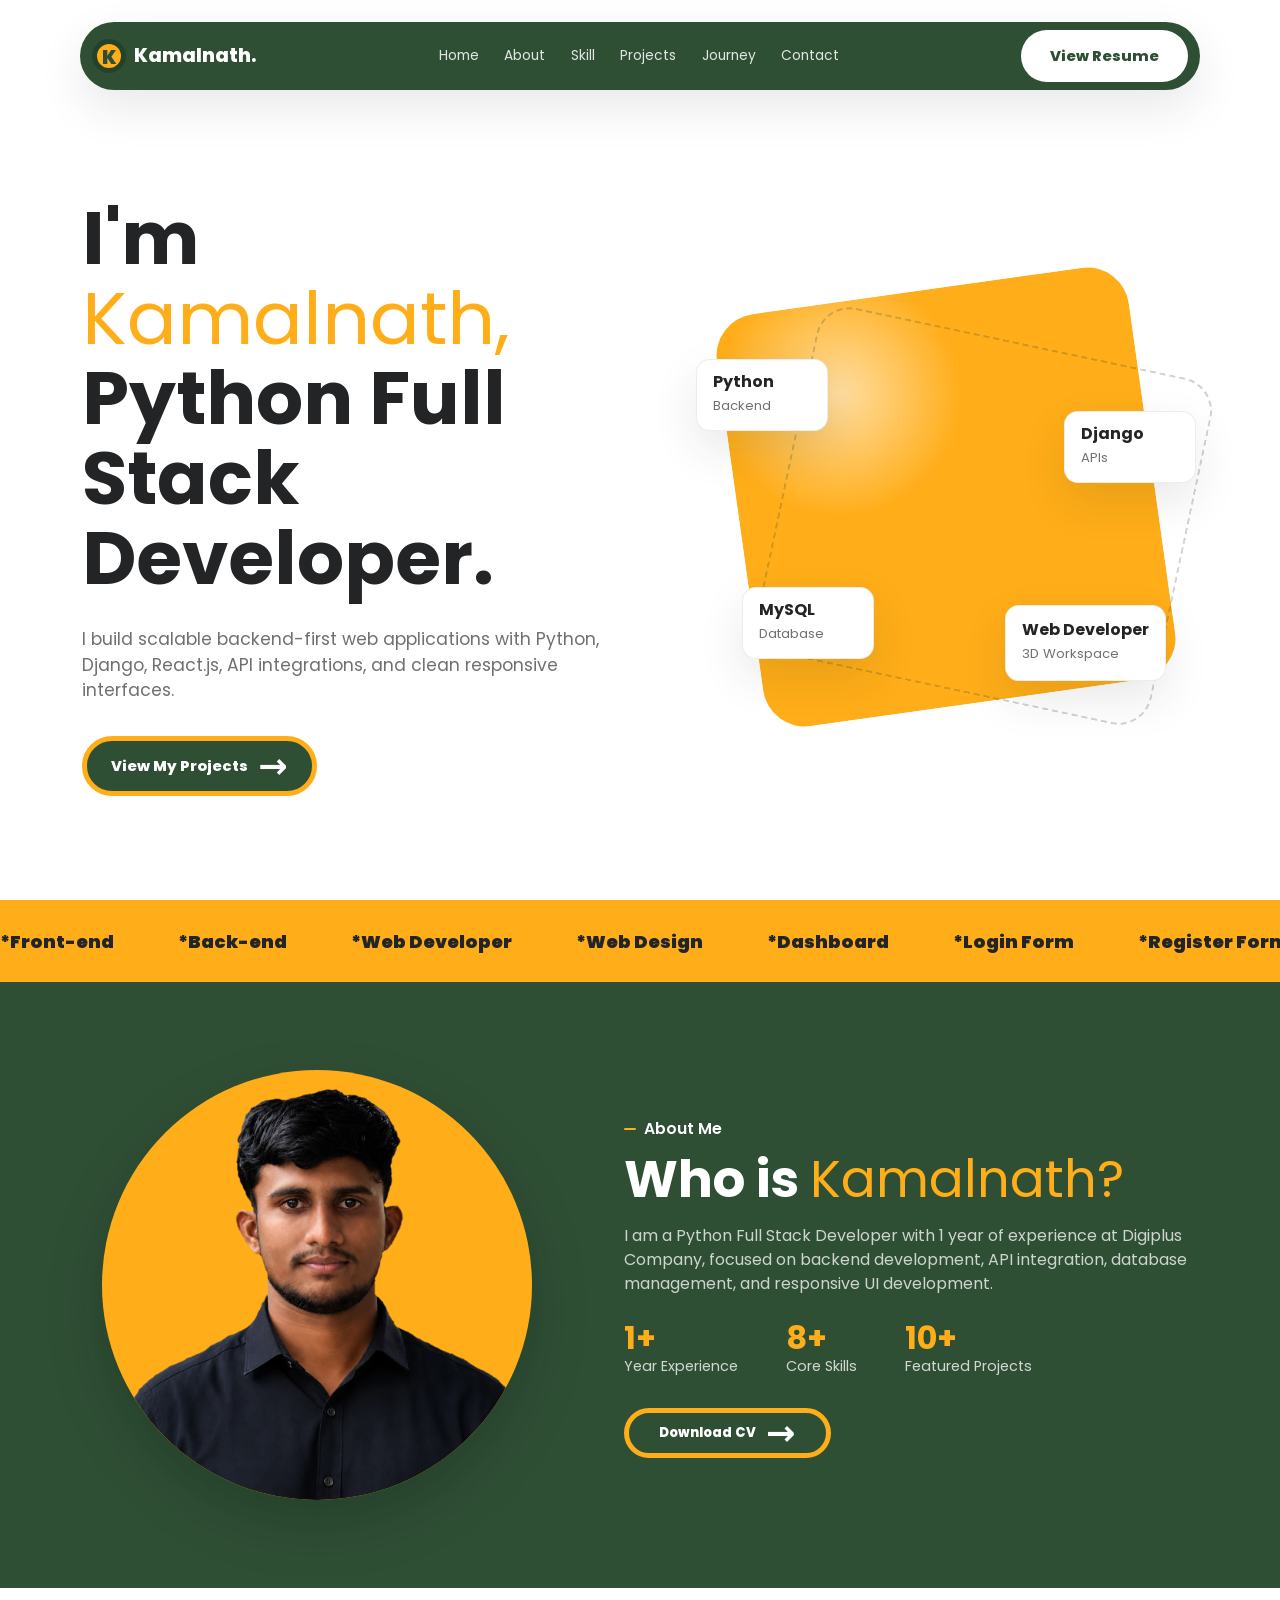
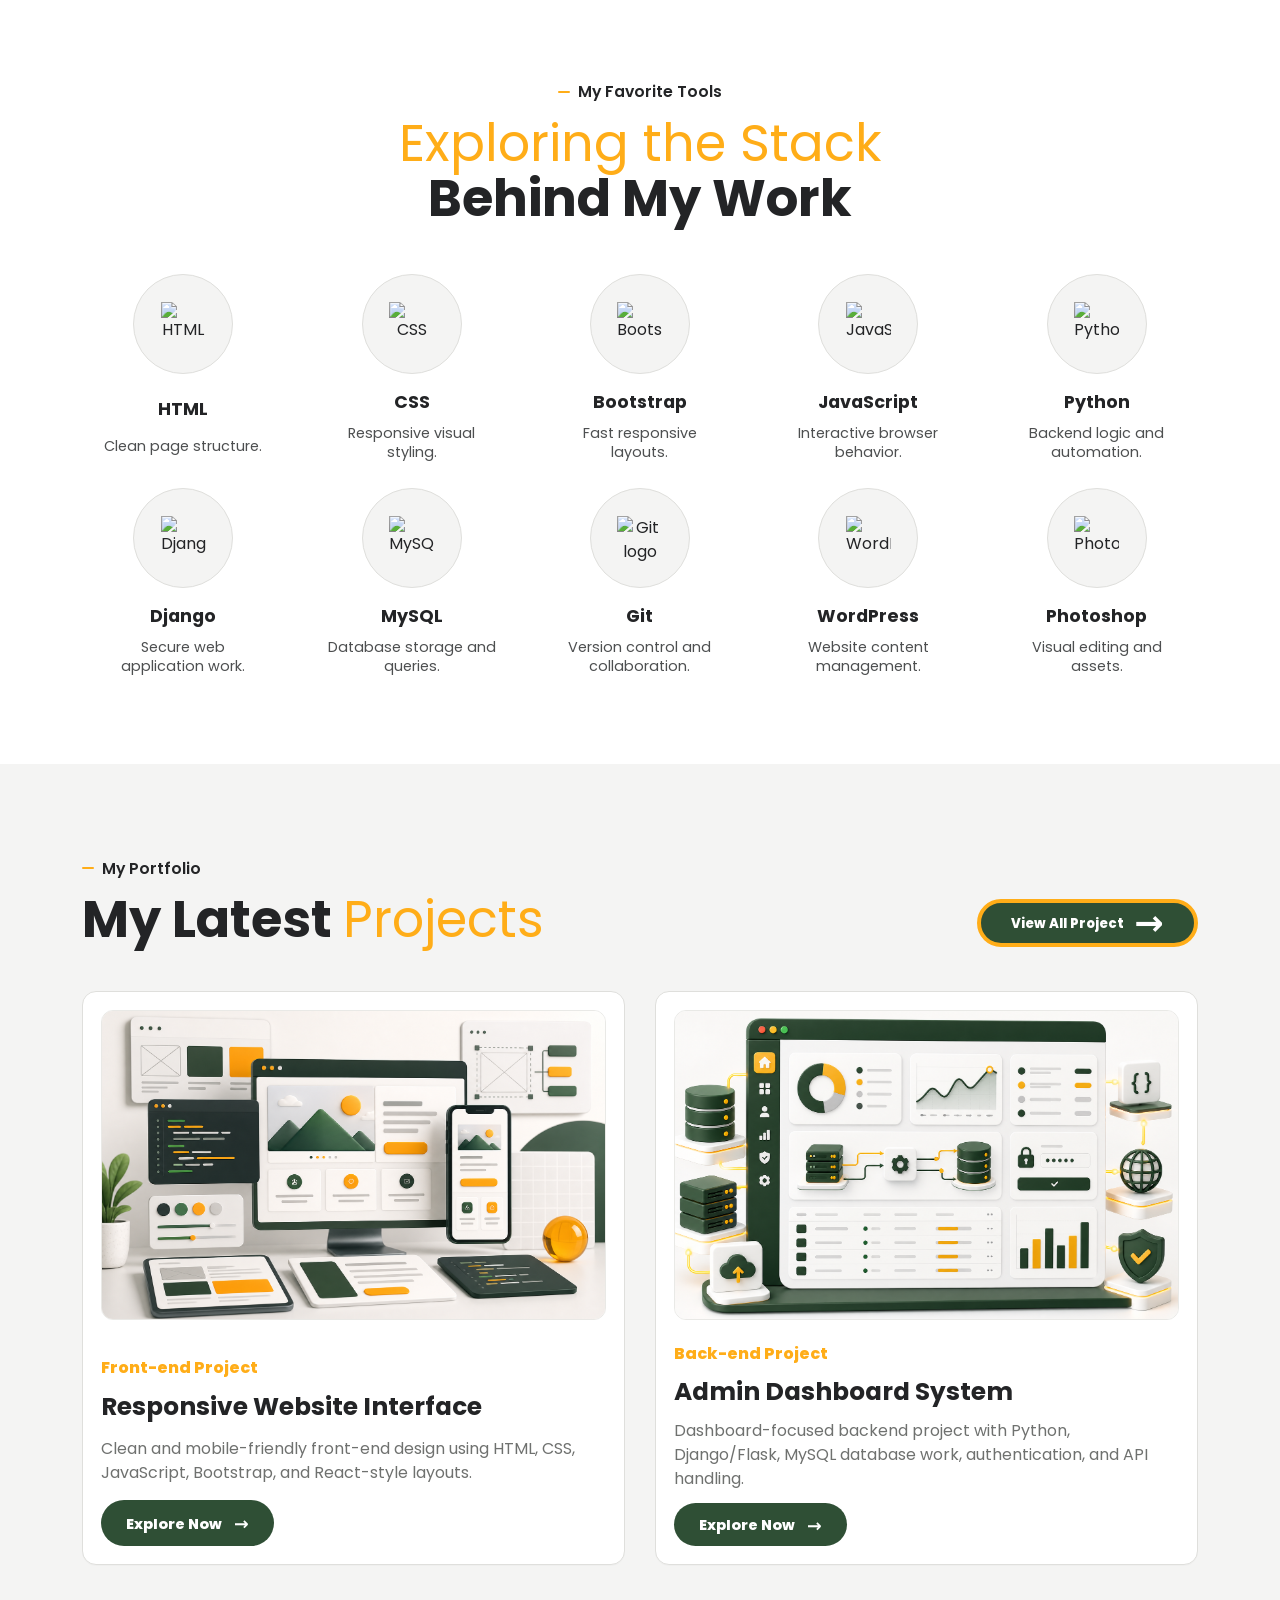
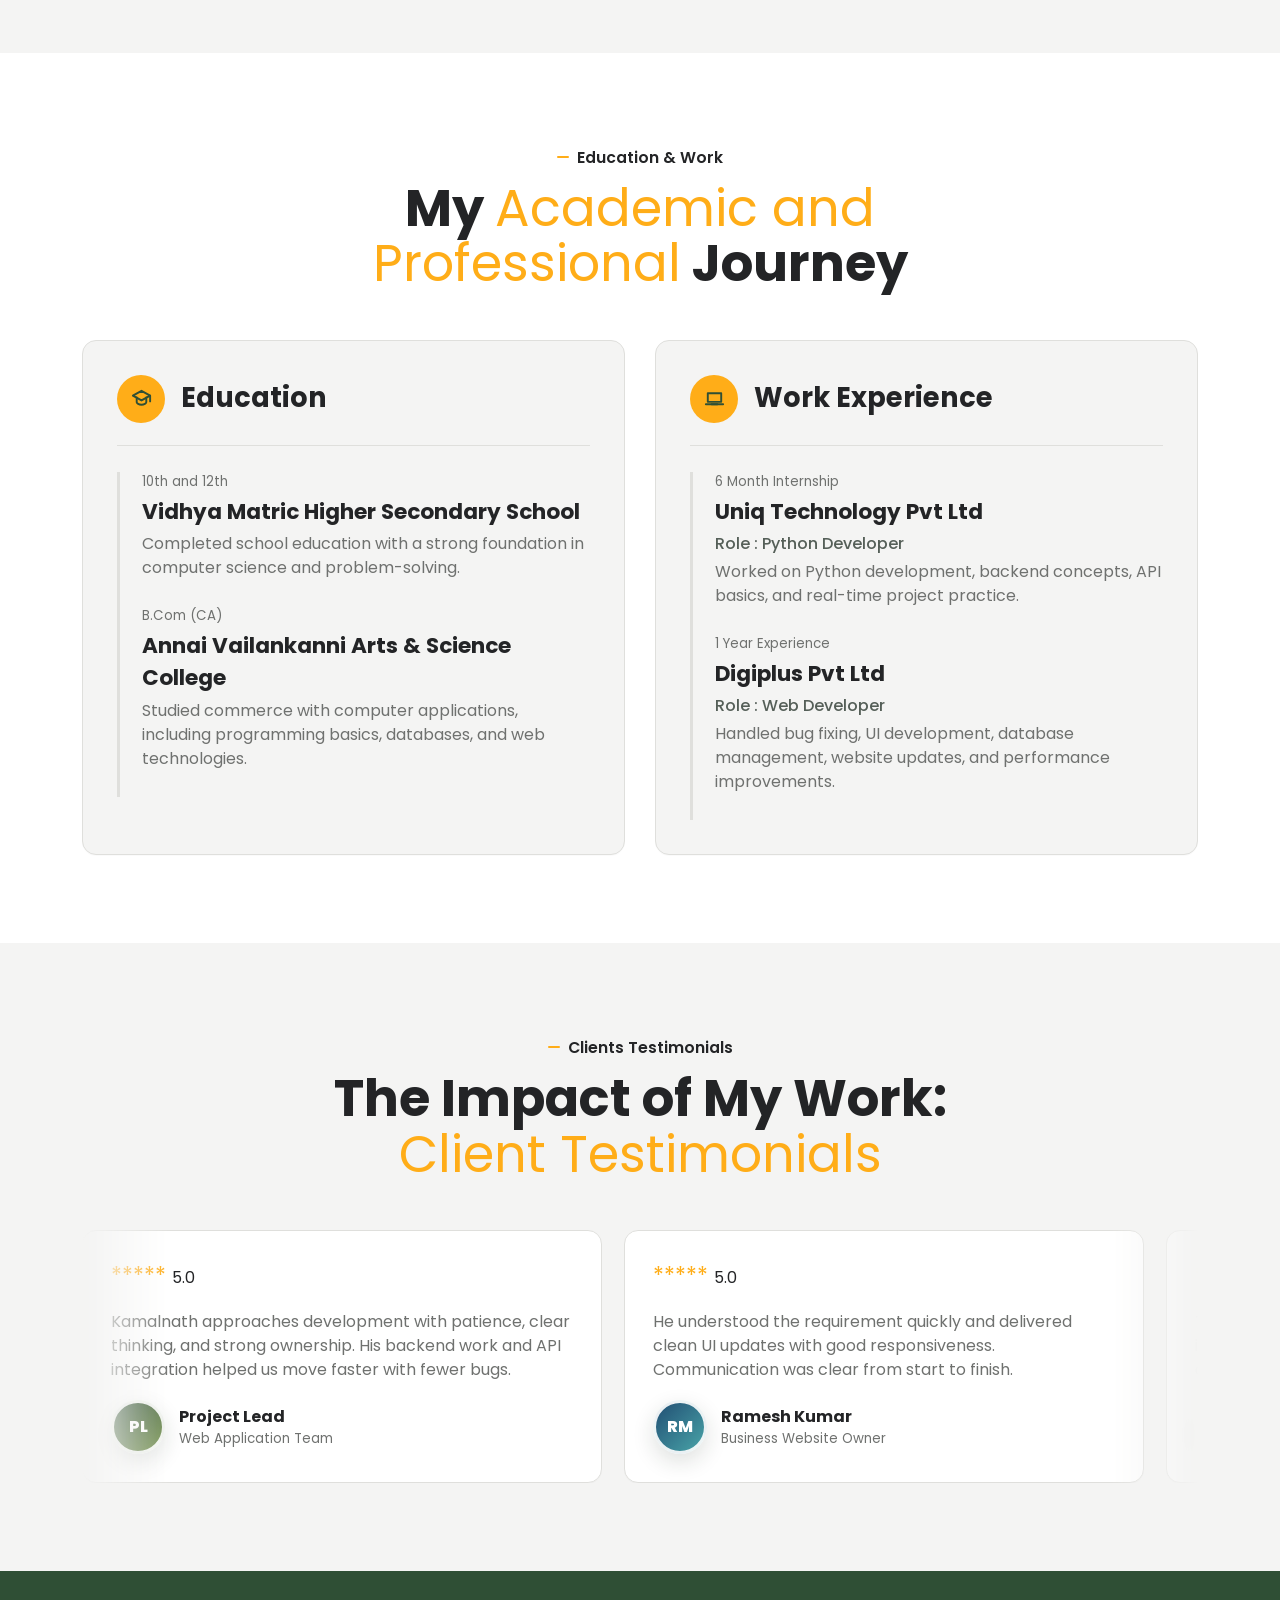
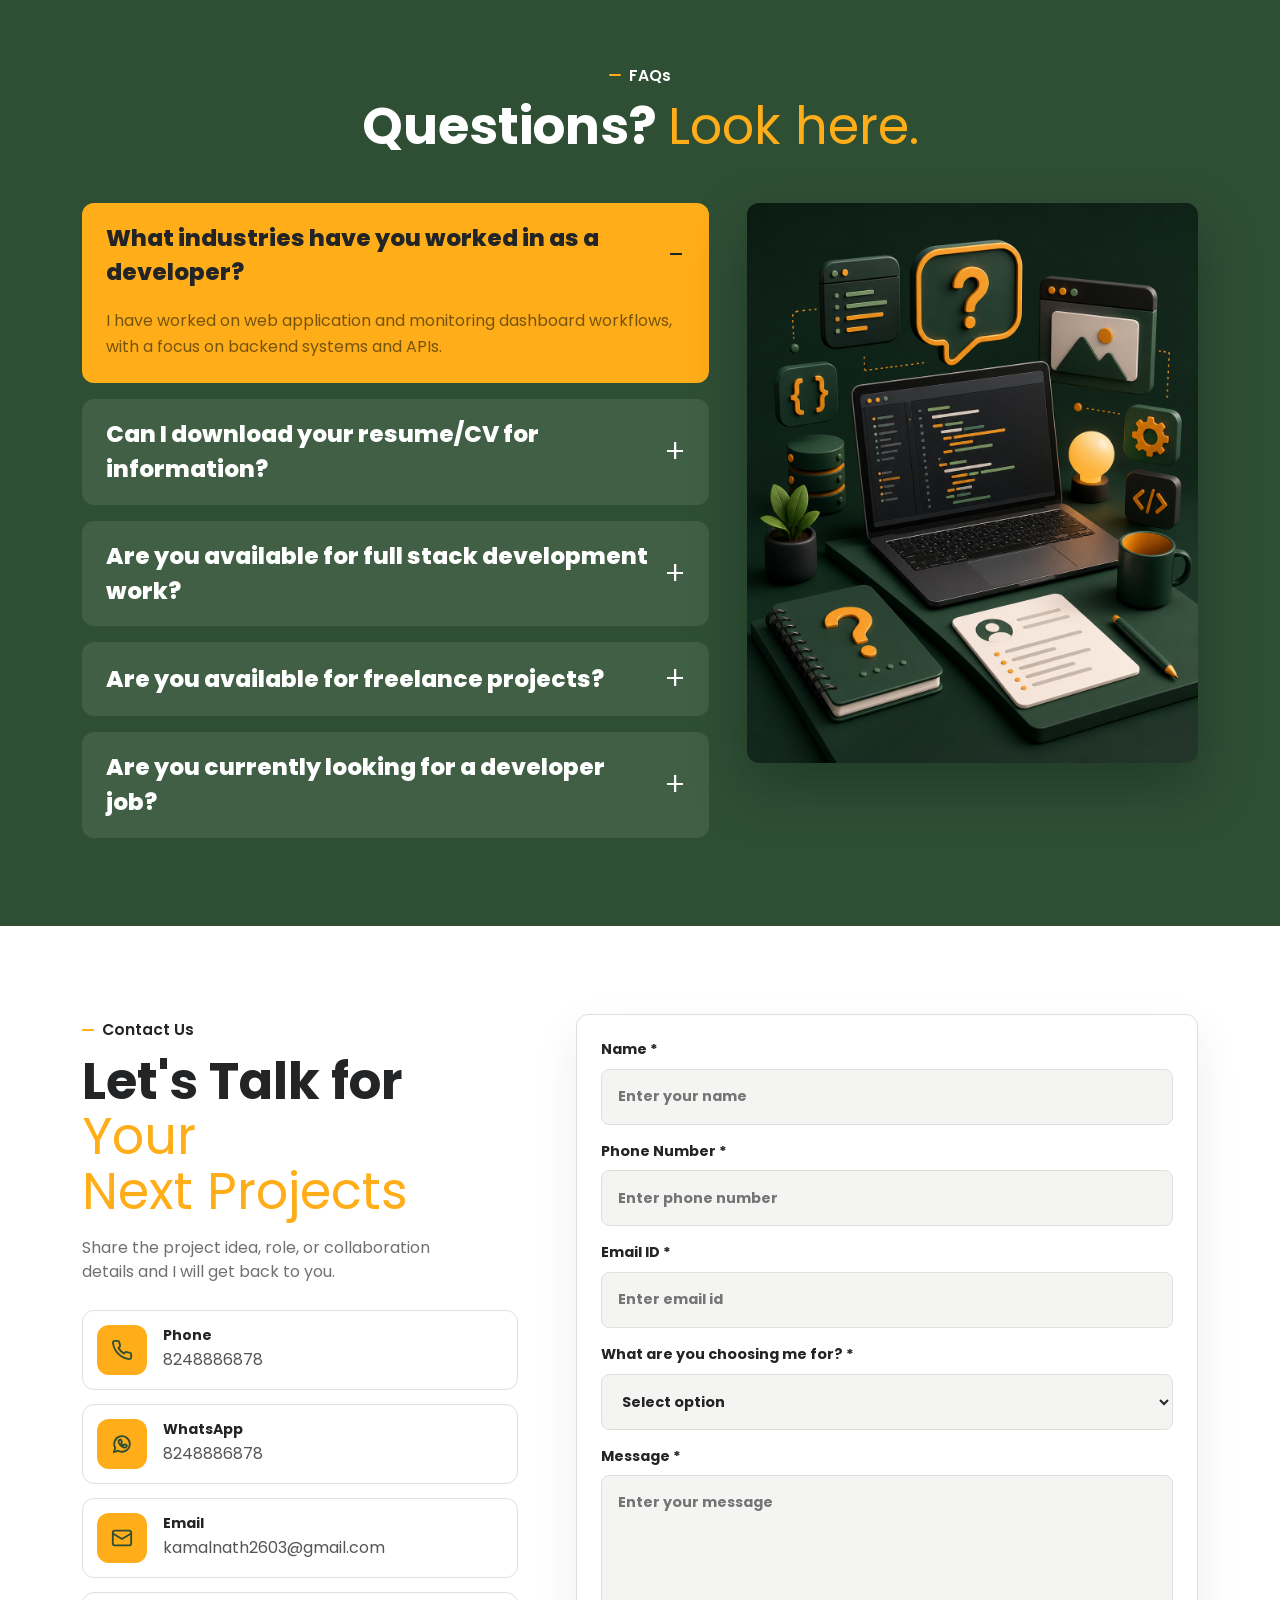
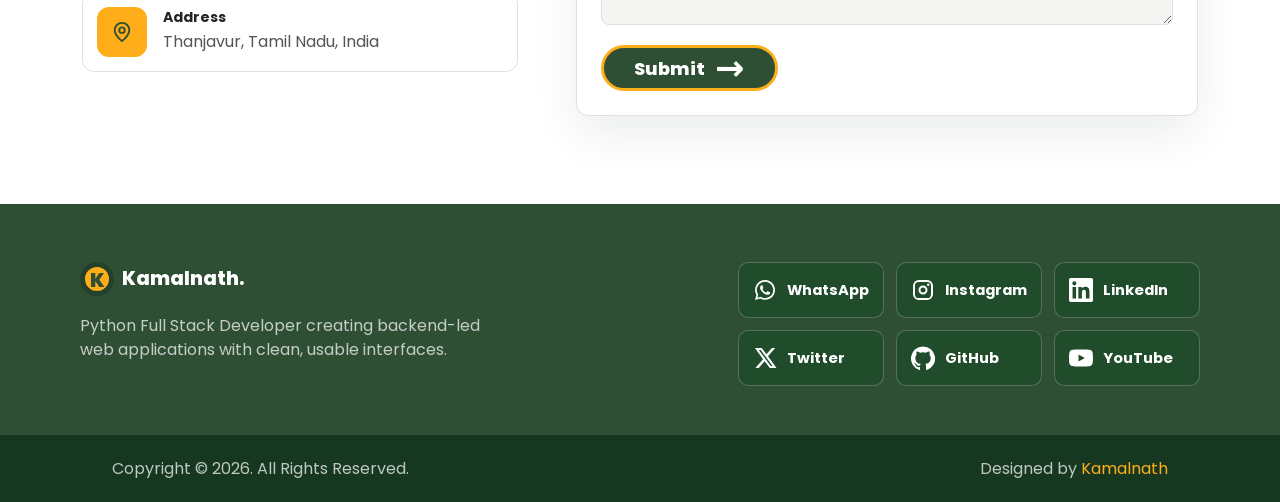
==== commit bea9af0f: "three commit" ====
--- a/index.html
+++ b/index.html
@@ -33,8 +33,9 @@
         <a href="#projects">Projects</a>
         <a href="#journey">Journey</a>
         <a href="#contact">Contact</a>
+        <a class="nav-resume" href="kamalnath-resume.pdf" target="_blank" rel="noopener">View Resume</a>
       </nav>
-      <a class="btn btn-light" href="resume.pdf" target="_blank" rel="noopener">View Resume</a>
+      <a class="btn btn-light" href="kamalnath-resume.pdf" target="_blank" rel="noopener">View Resume</a>
       <button class="nav-toggle" aria-label="Toggle navigation" aria-expanded="false">
         <span></span>
         <span></span>
@@ -122,7 +123,7 @@
             <div><strong>8+</strong><span>Core Skills</span></div>
             <div><strong>10+</strong><span>Featured Projects</span></div>
           </div>
-          <a class="btn btn-primary slim about-btn" href="resume.pdf" download="Kamalnath-Resume.pdf">Download CV <span>&rarr;</span></a>
+          <a class="btn btn-primary slim about-btn" href="kamalnath-resume.pdf" download="Kamalnath-Resume.pdf">Download CV <span>&rarr;</span></a>
         </div>
       </section>
 
@@ -166,6 +167,11 @@
             <div><img src="https://cdn.jsdelivr.net/gh/devicons/devicon@latest/icons/mysql/mysql-original.svg" alt="MySQL logo" /></div>
             <strong>MySQL</strong>
             <span>Database storage and queries.</span>
+          </article>
+          <article class="tool-card">
+            <div><img src="https://cdn.jsdelivr.net/gh/devicons/devicon@latest/icons/git/git-original.svg" alt="Git logo" /></div>
+            <strong>Git</strong>
+            <span>Version control and collaboration.</span>
           </article>
           <article class="tool-card">
             <div><img src="https://cdn.jsdelivr.net/gh/devicons/devicon@latest/icons/wordpress/wordpress-plain.svg" alt="WordPress logo" /></div>
--- a/styles.css
+++ b/styles.css
@@ -41,6 +41,27 @@
   overflow: hidden;
 }
 
+.cursor-trail-dot {
+  position: fixed;
+  top: 0;
+  left: 0;
+  z-index: 10000;
+  width: 14px;
+  height: 14px;
+  border-radius: 50%;
+  pointer-events: none;
+  opacity: 0;
+  background: linear-gradient(135deg, #ffbd59, #f59a23);
+  box-shadow: 0 8px 18px rgba(245, 154, 35, 0.26);
+  transform: translate3d(-50%, -50%, 0) scale(0.9);
+  transition: opacity 0.18s ease;
+  will-change: transform, opacity;
+}
+
+body.cursor-trail-active .cursor-trail-dot {
+  opacity: var(--trail-opacity, 0.85);
+}
+
 .preloader {
   position: fixed;
   inset: 0;
@@ -234,6 +255,10 @@
   transform: scaleX(1);
 }
 
+.nav-resume {
+  display: none;
+}
+
 .nav-toggle {
   display: none;
   width: 44px;
@@ -251,6 +276,19 @@
   margin: 4px auto;
   border-radius: 999px;
   background: var(--green);
+  transition: transform 0.22s ease, opacity 0.22s ease;
+}
+
+.nav-toggle[aria-expanded="true"] span:nth-child(1) {
+  transform: translateY(6px) rotate(45deg);
+}
+
+.nav-toggle[aria-expanded="true"] span:nth-child(2) {
+  opacity: 0;
+}
+
+.nav-toggle[aria-expanded="true"] span:nth-child(3) {
+  transform: translateY(-6px) rotate(-45deg);
 }
 
 .btn {
@@ -1534,6 +1572,10 @@
 }
 
 @media (prefers-reduced-motion: reduce) {
+  .cursor-trail-dot {
+    display: none;
+  }
+
   *,
   *::before,
   *::after {
@@ -1661,19 +1703,87 @@
     position: fixed;
     left: 16px;
     right: 16px;
-    top: 96px;
+    top: 88px;
     display: grid;
-    justify-items: start;
-    padding: 22px;
-    border-radius: 22px;
+    grid-template-columns: repeat(2, minmax(0, 1fr));
+    gap: 10px;
+    justify-items: stretch;
+    padding: 18px;
+    border: 2px solid rgba(255, 174, 24, 0.568);
+    border-radius: 18px;
     background: var(--green);
-    box-shadow: var(--shadow);
-    transform: translateY(-140%);
-    transition: transform 0.25s ease;
+    box-shadow: 0 22px 55px rgba(26, 39, 29, 0.18);
+    opacity: 0;
+    pointer-events: none;
+    transform: translateY(-14px) scale(0.98);
+    transition: opacity 0.22s ease, transform 0.22s var(--ease-out), visibility 0.22s ease;
+    visibility: hidden;
   }
 
   .nav-links.open {
-    transform: translateY(0);
+    opacity: 1;
+    pointer-events: auto;
+    transform: translateY(0) scale(1);
+    visibility: visible;
+  }
+
+  .nav-links a {
+    display: flex;
+    align-items: center;
+    justify-content: center;
+    width: 100%;
+    min-height: 44px;
+    padding: 0 12px;
+    border-radius: 12px;
+    color: var(--paper);
+    font-size: 0.9rem;
+    font-weight: 700;
+    background: rgba(255, 255, 255, 0.08);
+  }
+
+  .nav-links a::before {
+    display: none;
+  }
+
+  .nav-links a::after {
+    display: none;
+  }
+
+  .nav-links a:hover,
+  .nav-links a:focus-visible {
+    color: var(--green);
+    background: var(--amber);
+  }
+
+  .nav-links a[href="#projects"] {
+    order: 2;
+  }
+
+  .nav-links a[href="#about"] {
+    order: 3;
+  }
+
+  .nav-links a[href="#journey"] {
+    order: 4;
+  }
+
+  .nav-links a[href="#services"] {
+    order: 5;
+  }
+
+  .nav-links a[href="#contact"] {
+    order: 6;
+  }
+
+  .nav-links .nav-resume {
+    display: flex;
+    grid-column: 1 / -1;
+    justify-self: center;
+    width: min(190px, 100%);
+    margin-top: 2px;
+    color: var(--green);
+    background: var(--amber);
+    order: 7;
   }
 
   .topbar > .btn {
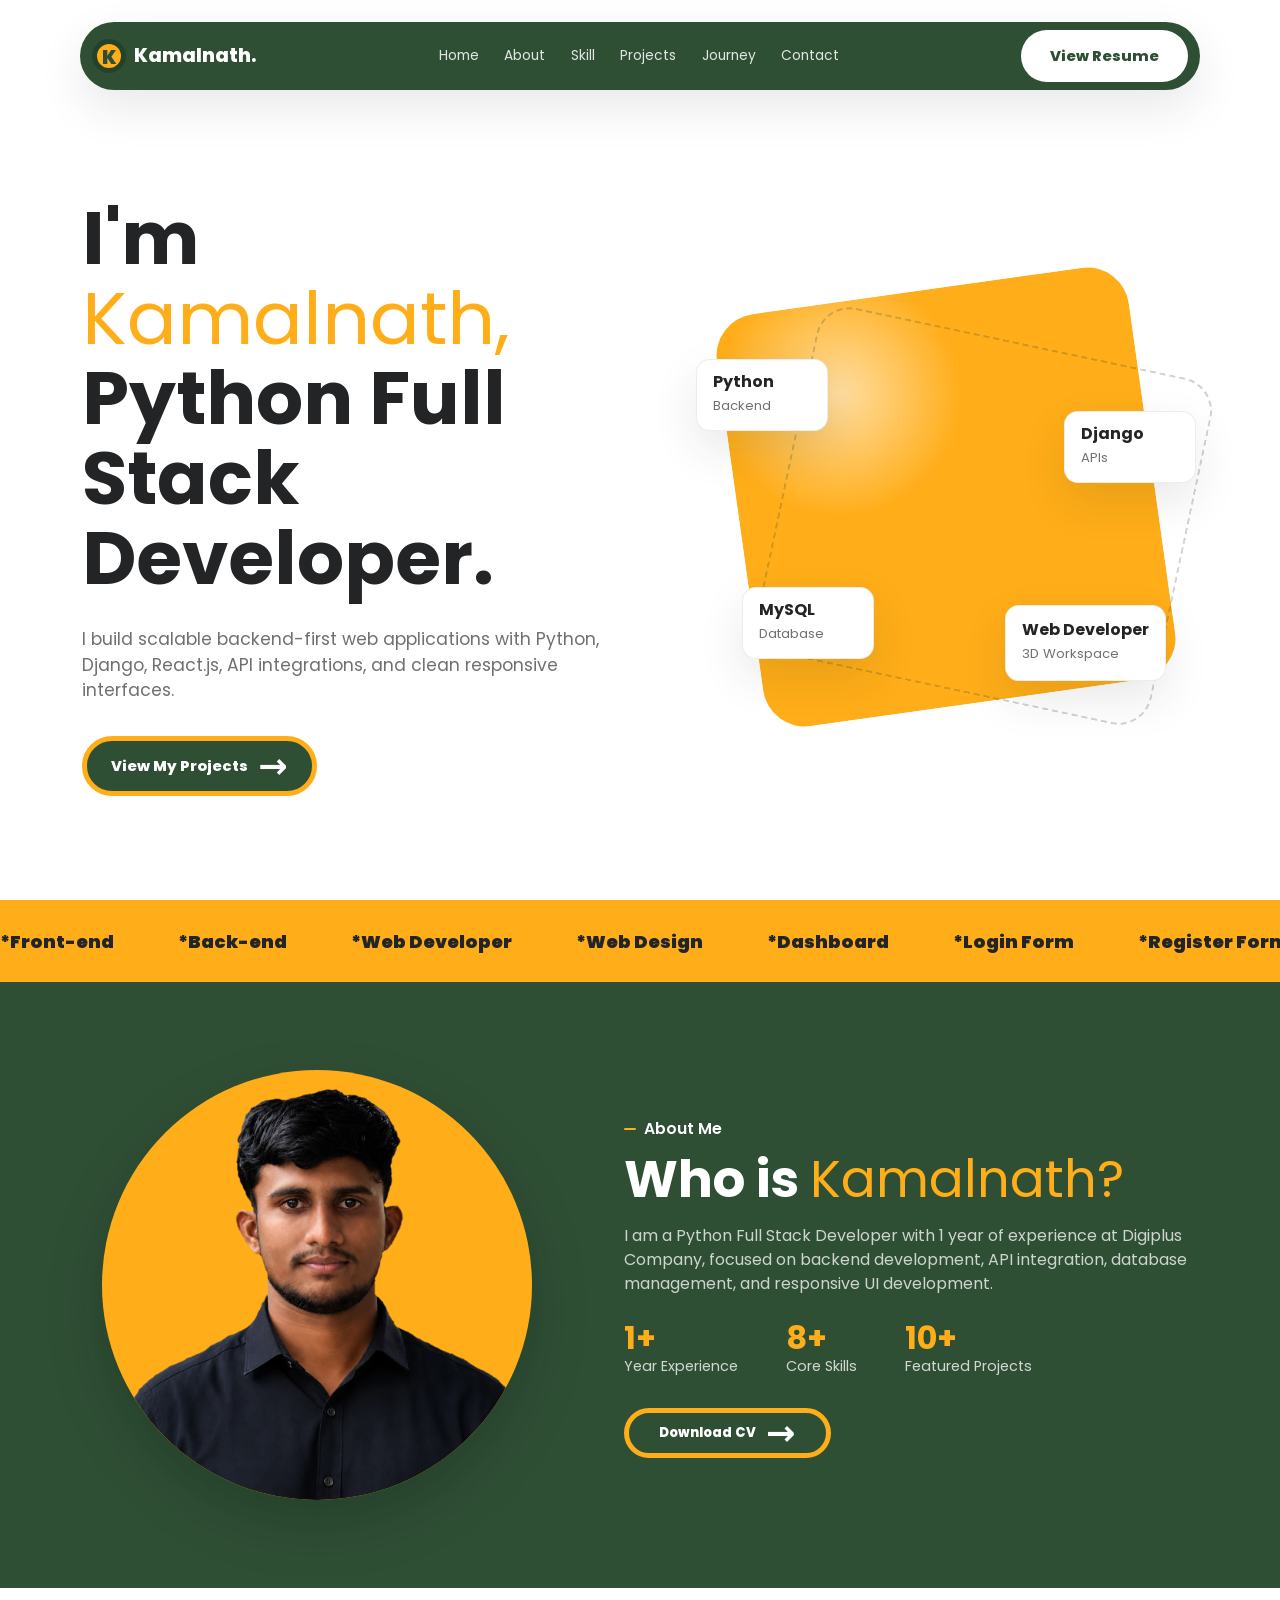
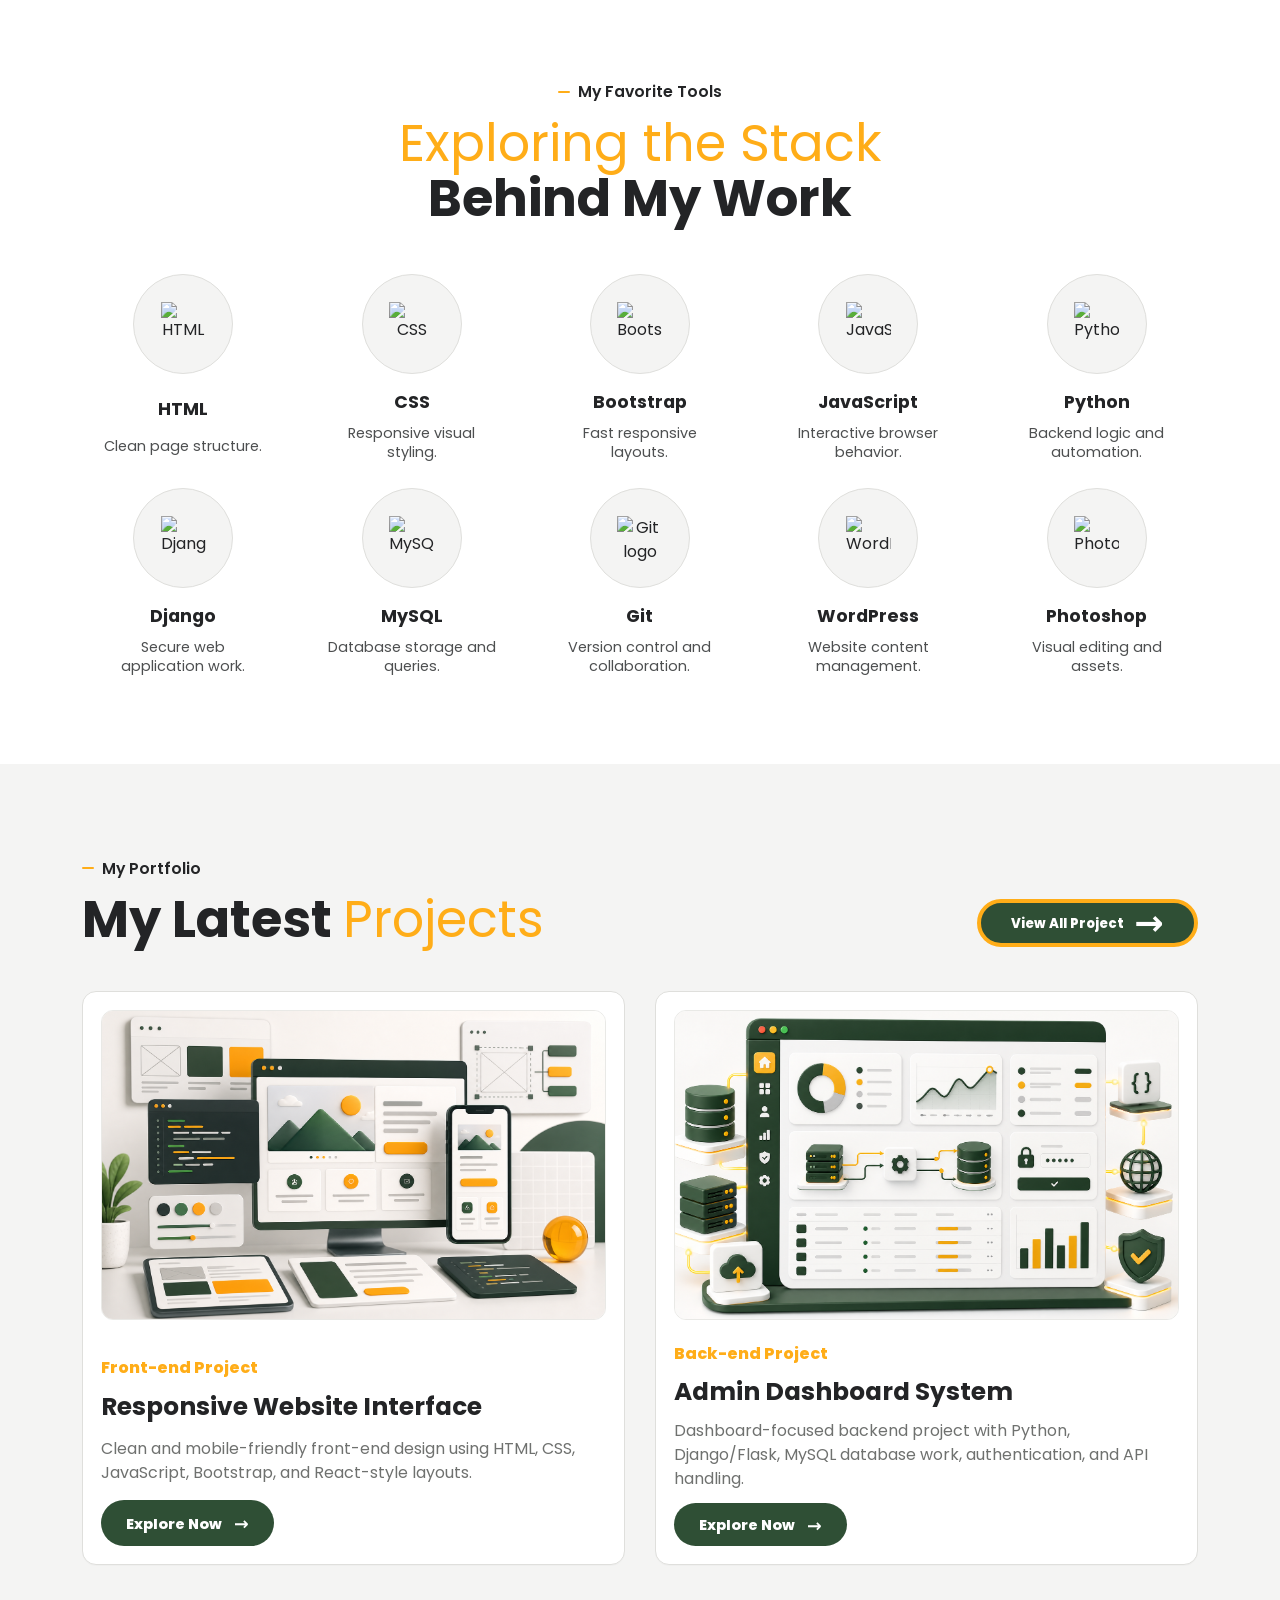
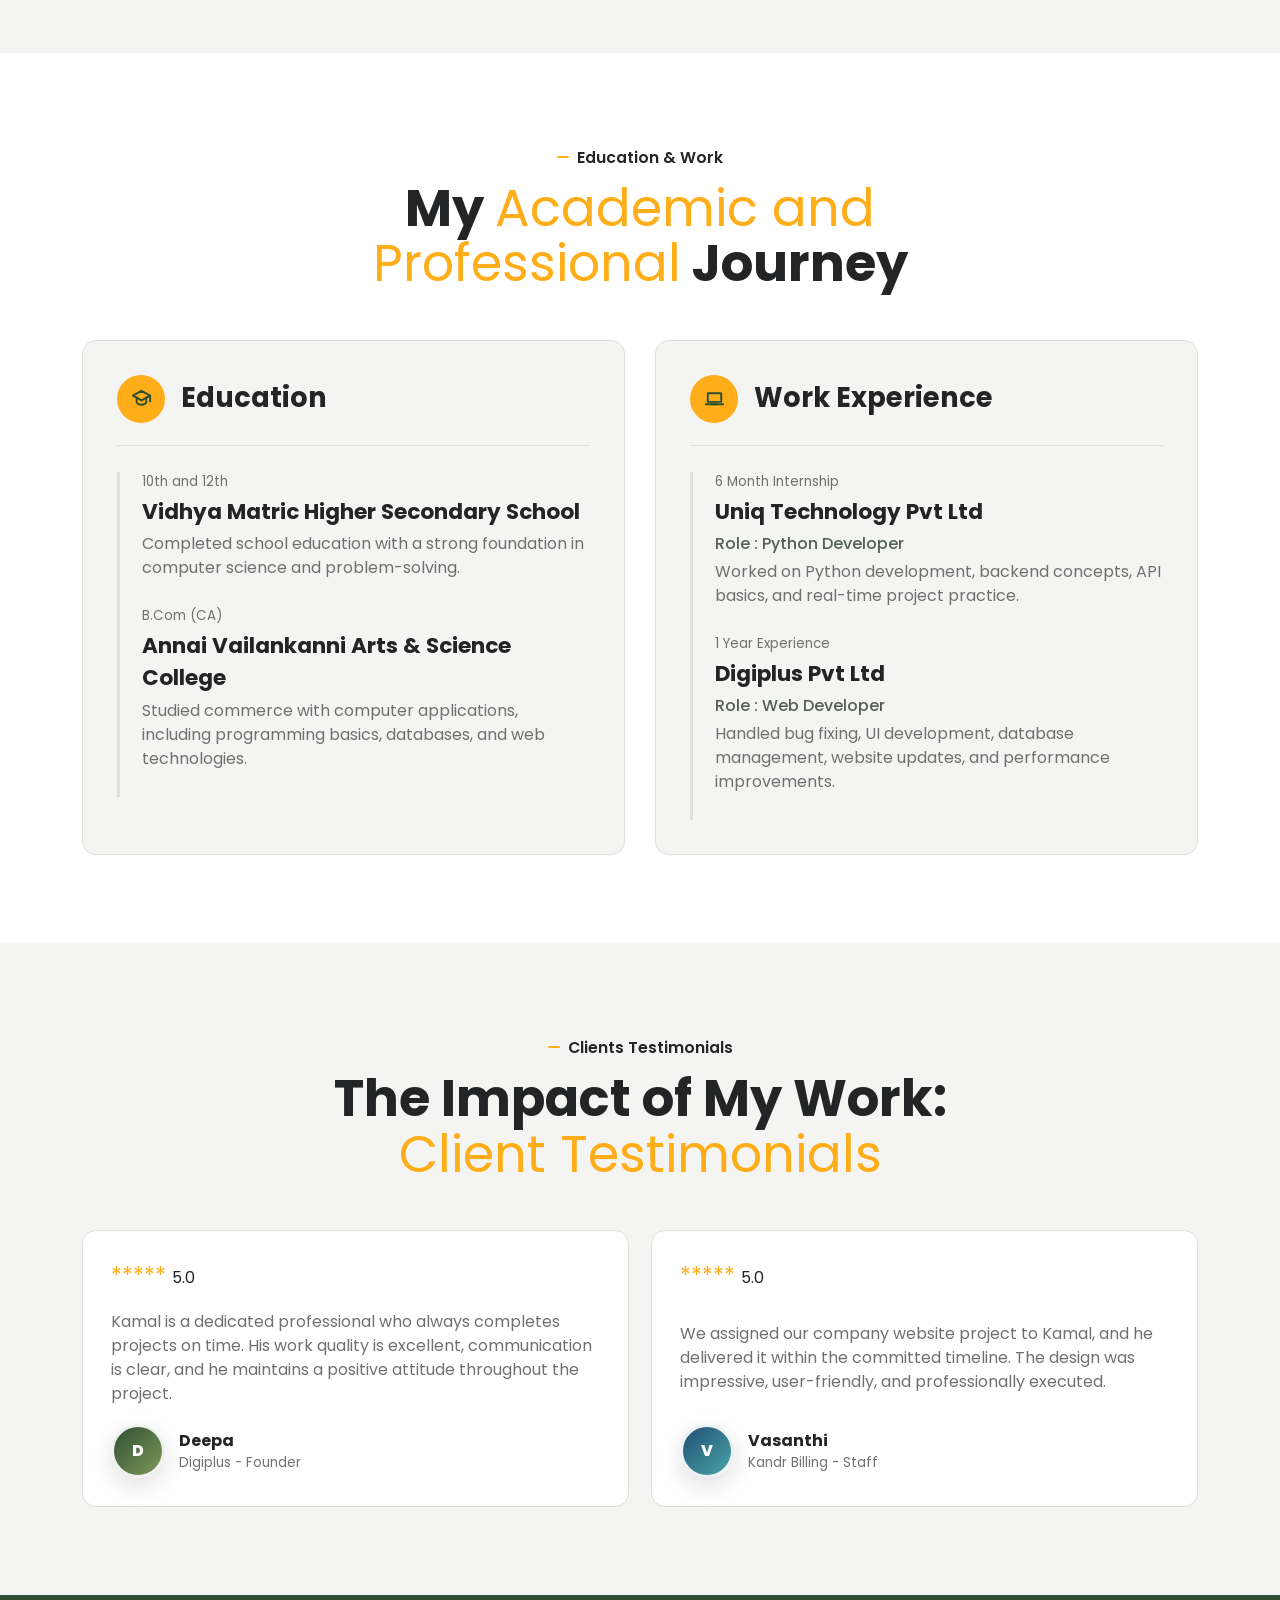
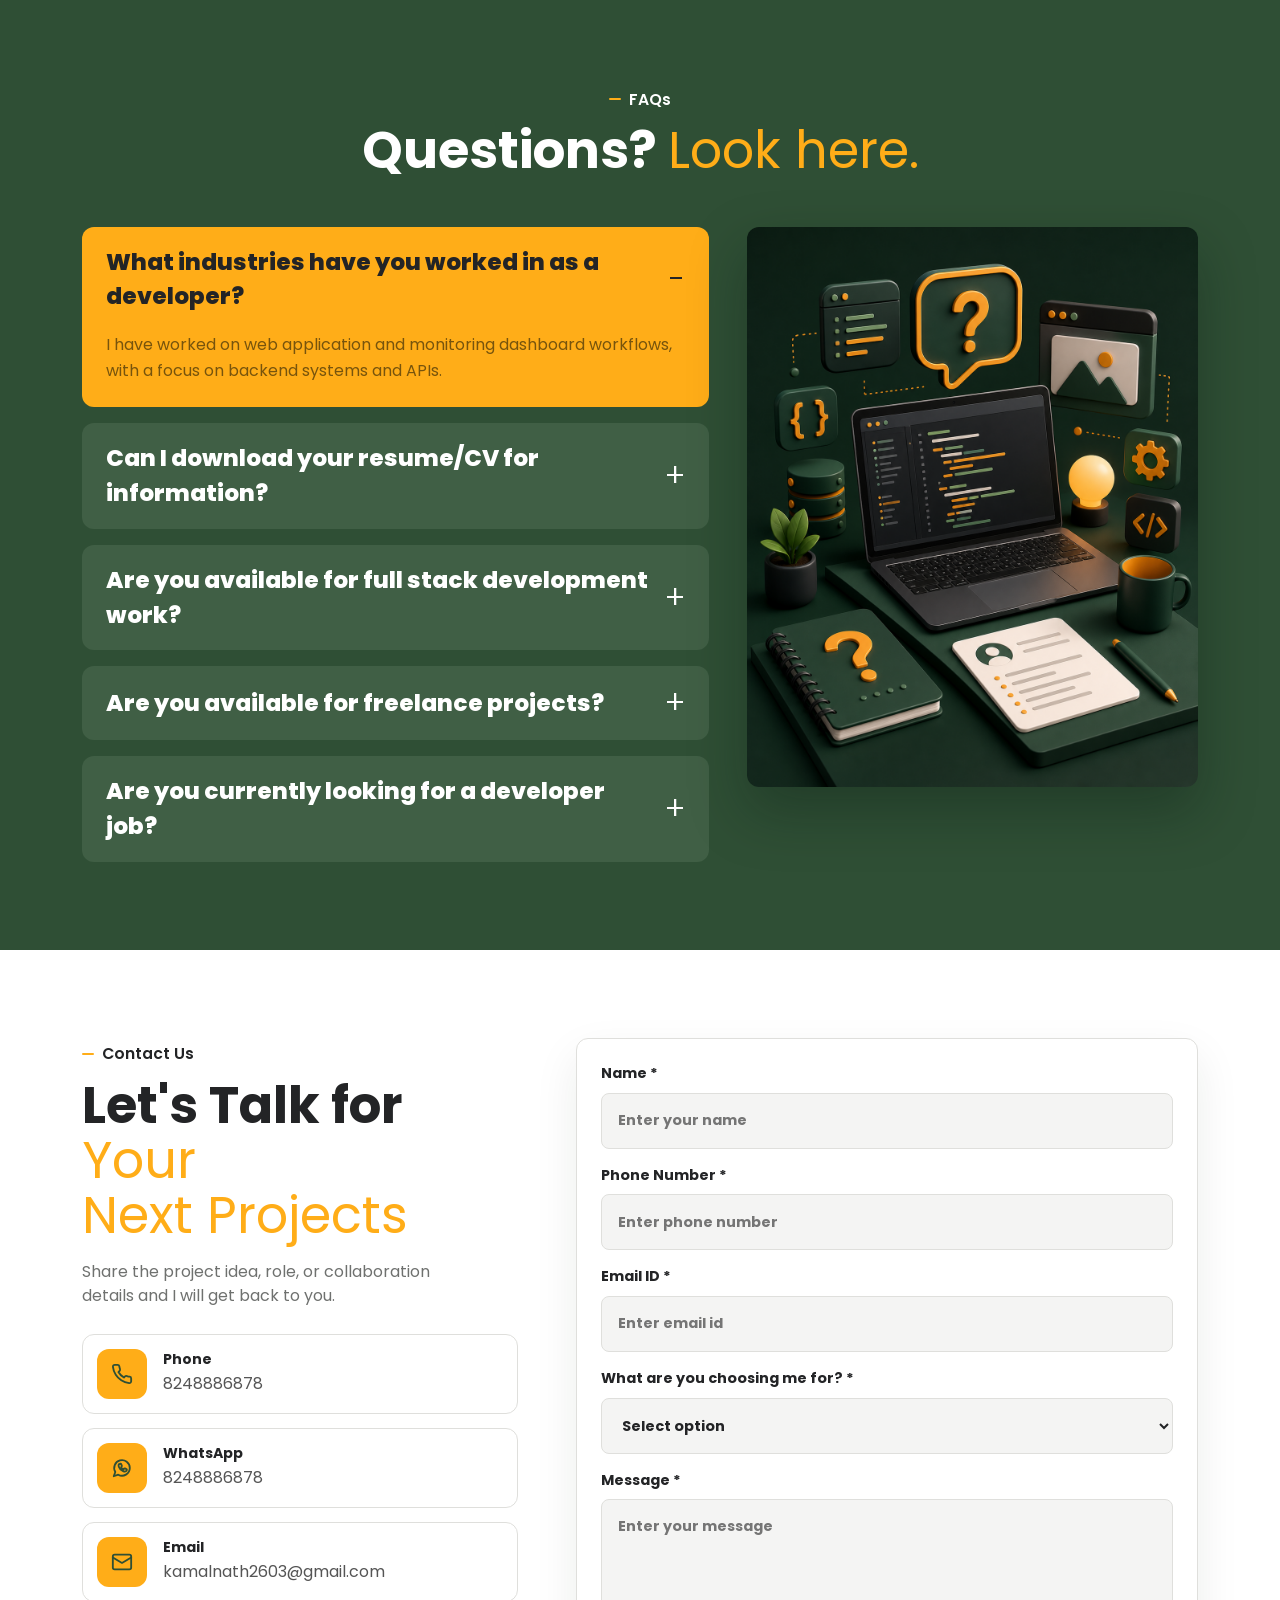
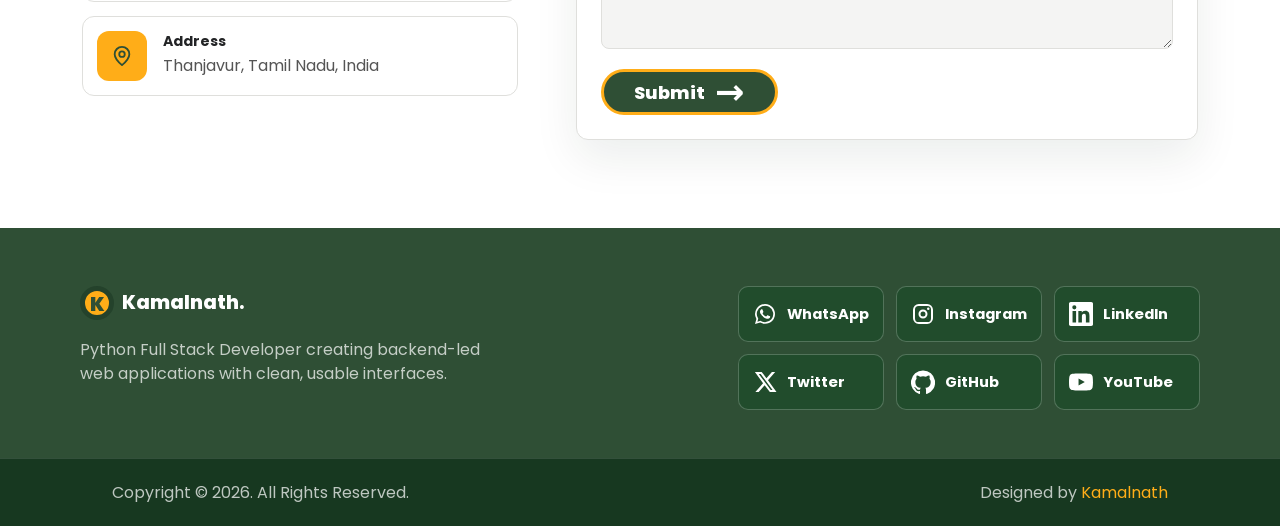
==== commit f34ed190: "four commit" ====
--- a/index.html
+++ b/index.html
@@ -8,7 +8,7 @@
     <link rel="preconnect" href="https://fonts.gstatic.com" crossorigin />
     <link href="https://fonts.googleapis.com/css2?family=Poppins:ital,wght@0,400;0,500;0,600;0,700;0,800;1,400;1,500&display=swap" rel="stylesheet" />
     <link rel="stylesheet" href="styles.css" />
-    <link rel="icon" type="image/png" href="favicon.png" />
+    <link rel="icon" type="image/png" href="assets/favicon.png" />
   </head>
   <body class="is-loading">
     <div class="preloader" aria-label="Loading portfolio" role="status">
@@ -287,130 +287,156 @@
             <article class="testimonial-card">
               <div class="stars">***** <span>5.0</span></div>
               <p>
-                Kamalnath approaches development with patience, clear thinking, and strong ownership. His backend work and API integration helped us move faster with fewer bugs.
-              </p>
-              <div class="testimonial-profile">
-                <div class="profile-photo profile-one" aria-hidden="true">PL</div>
-                <div>
-                  <strong>Project Lead</strong>
-                  <small>Web Application Team</small>
+                Kamal is a dedicated professional who always completes projects on time. His work quality is excellent, communication is clear, and he maintains a positive attitude throughout the project.
+              </p>
+              <div class="testimonial-profile">
+                <div class="profile-photo profile-one" aria-hidden="true">D</div>
+                <div>
+                  <strong>Deepa</strong>
+                  <small>Digiplus - Founder</small>
                 </div>
               </div>
             </article>
             <article class="testimonial-card">
               <div class="stars">***** <span>5.0</span></div>
               <p>
-                He understood the requirement quickly and delivered clean UI updates with good responsiveness. Communication was clear from start to finish.
-              </p>
-              <div class="testimonial-profile">
-                <div class="profile-photo profile-two" aria-hidden="true">RM</div>
-                <div>
-                  <strong>Ramesh Kumar</strong>
-                  <small>Business Website Owner</small>
+                We assigned our company website project to Kamal, and he delivered it within the committed timeline. The design was impressive, user-friendly, and professionally executed.
+              </p>
+              <div class="testimonial-profile">
+                <div class="profile-photo profile-two" aria-hidden="true">V</div>
+                <div>
+                  <strong>Vasanthi</strong>
+                  <small>Kandr Billing - Staff</small>
                 </div>
               </div>
             </article>
             <article class="testimonial-card">
-              <div class="stars">***** <span>4.9</span></div>
-              <p>
-                The dashboard fixes were handled neatly. Kamalnath improved loading flow, corrected data issues, and kept the application stable.
-              </p>
-              <div class="testimonial-profile">
-                <div class="profile-photo profile-three" aria-hidden="true">AK</div>
-                <div>
-                  <strong>Arun K</strong>
-                  <small>Operations Coordinator</small>
+              <div class="stars">***** <span>5.0</span></div>
+              <p>
+                Kamal provided excellent internship support and training. He patiently guided team members, coordinated tasks effectively, and demonstrated projects with clear explanations.
+              </p>
+              <div class="testimonial-profile">
+                <div class="profile-photo profile-three" aria-hidden="true">V</div>
+                <div>
+                  <strong>Venkatesh</strong>
+                  <small>Uniq Technology - Manager</small>
                 </div>
               </div>
             </article>
             <article class="testimonial-card">
               <div class="stars">***** <span>5.0</span></div>
               <p>
-                His API integration work saved time for our team. The code was organized, easy to test, and simple for us to maintain later.
-              </p>
-              <div class="testimonial-profile">
-                <div class="profile-photo profile-four" aria-hidden="true">ST</div>
-                <div>
-                  <strong>Sneha Thomas</strong>
-                  <small>Product Support Team</small>
+                Kamal created a portfolio website that exceeded my expectations. The design was modern, professional, and perfectly matched my requirements.
+              </p>
+              <div class="testimonial-profile">
+                <div class="profile-photo profile-four" aria-hidden="true">N</div>
+                <div>
+                  <strong>Naveen</strong>
+                  <small>Video Editor</small>
                 </div>
               </div>
             </article>
             <article class="testimonial-card">
               <div class="stars">***** <span>5.0</span></div>
               <p>
-                Kamalnath brought a practical mindset to every task. He fixed bugs carefully and explained each change in a simple way.
-              </p>
-              <div class="testimonial-profile">
-                <div class="profile-photo profile-five" aria-hidden="true">DV</div>
-                <div>
-                  <strong>Deepak V</strong>
-                  <small>Startup Founder</small>
+                I approached Kamal for a portfolio website, and the result was amazing. The website was visually appealing, well-structured, and delivered exactly as needed.
+              </p>
+              <div class="testimonial-profile">
+                <div class="profile-photo profile-five" aria-hidden="true">B</div>
+                <div>
+                  <strong>Balaji</strong>
+                  <small>Digital Marketer</small>
+                </div>
+              </div>
+            </article>
+            <article class="testimonial-card">
+              <div class="stars">***** <span>5.0</span></div>
+              <p>
+                Kamal developed my portfolio website with great attention to detail. The design was clean, responsive, and professional. He understood my requirements perfectly.
+              </p>
+              <div class="testimonial-profile">
+                <div class="profile-photo profile-six" aria-hidden="true">N</div>
+                <div>
+                  <strong>Nandhini</strong>
+                  <small>Web Developer</small>
                 </div>
               </div>
             </article>
             <article class="testimonial-card" aria-hidden="true">
               <div class="stars">***** <span>5.0</span></div>
               <p>
-                Kamalnath approaches development with patience, clear thinking, and strong ownership. His backend work and API integration helped us move faster with fewer bugs.
-              </p>
-              <div class="testimonial-profile">
-                <div class="profile-photo profile-one">PL</div>
-                <div>
-                  <strong>Project Lead</strong>
-                  <small>Web Application Team</small>
+                Kamal is a dedicated professional who always completes projects on time. His work quality is excellent, communication is clear, and he maintains a positive attitude throughout the project.
+              </p>
+              <div class="testimonial-profile">
+                <div class="profile-photo profile-one">D</div>
+                <div>
+                  <strong>Deepa</strong>
+                  <small>Digiplus - Founder</small>
                 </div>
               </div>
             </article>
             <article class="testimonial-card" aria-hidden="true">
               <div class="stars">***** <span>5.0</span></div>
               <p>
-                He understood the requirement quickly and delivered clean UI updates with good responsiveness. Communication was clear from start to finish.
-              </p>
-              <div class="testimonial-profile">
-                <div class="profile-photo profile-two">RM</div>
-                <div>
-                  <strong>Ramesh Kumar</strong>
-                  <small>Business Website Owner</small>
+                We assigned our company website project to Kamal, and he delivered it within the committed timeline. The design was impressive, user-friendly, and professionally executed.
+              </p>
+              <div class="testimonial-profile">
+                <div class="profile-photo profile-two">V</div>
+                <div>
+                  <strong>Vasanthi</strong>
+                  <small>Kandr Billing - Staff</small>
                 </div>
               </div>
             </article>
             <article class="testimonial-card" aria-hidden="true">
-              <div class="stars">***** <span>4.9</span></div>
-              <p>
-                The dashboard fixes were handled neatly. Kamalnath improved loading flow, corrected data issues, and kept the application stable.
-              </p>
-              <div class="testimonial-profile">
-                <div class="profile-photo profile-three">AK</div>
-                <div>
-                  <strong>Arun K</strong>
-                  <small>Operations Coordinator</small>
+              <div class="stars">***** <span>5.0</span></div>
+              <p>
+                Kamal provided excellent internship support and training. He patiently guided team members, coordinated tasks effectively, and demonstrated projects with clear explanations.
+              </p>
+              <div class="testimonial-profile">
+                <div class="profile-photo profile-three">V</div>
+                <div>
+                  <strong>Venkatesh</strong>
+                  <small>Uniq Technology - Manager</small>
                 </div>
               </div>
             </article>
             <article class="testimonial-card" aria-hidden="true">
               <div class="stars">***** <span>5.0</span></div>
               <p>
-                His API integration work saved time for our team. The code was organized, easy to test, and simple for us to maintain later.
-              </p>
-              <div class="testimonial-profile">
-                <div class="profile-photo profile-four">ST</div>
-                <div>
-                  <strong>Sneha Thomas</strong>
-                  <small>Product Support Team</small>
+                Kamal created a portfolio website that exceeded my expectations. The design was modern, professional, and perfectly matched my requirements.
+              </p>
+              <div class="testimonial-profile">
+                <div class="profile-photo profile-four">N</div>
+                <div>
+                  <strong>Naveen</strong>
+                  <small>Video Editor</small>
                 </div>
               </div>
             </article>
             <article class="testimonial-card" aria-hidden="true">
               <div class="stars">***** <span>5.0</span></div>
               <p>
-                Kamalnath brought a practical mindset to every task. He fixed bugs carefully and explained each change in a simple way.
-              </p>
-              <div class="testimonial-profile">
-                <div class="profile-photo profile-five">DV</div>
-                <div>
-                  <strong>Deepak V</strong>
-                  <small>Startup Founder</small>
+                I approached Kamal for a portfolio website, and the result was amazing. The website was visually appealing, well-structured, and delivered exactly as needed.
+              </p>
+              <div class="testimonial-profile">
+                <div class="profile-photo profile-five">B</div>
+                <div>
+                  <strong>Balaji</strong>
+                  <small>Digital Marketer</small>
+                </div>
+              </div>
+            </article>
+            <article class="testimonial-card" aria-hidden="true">
+              <div class="stars">***** <span>5.0</span></div>
+              <p>
+                Kamal developed my portfolio website with great attention to detail. The design was clean, responsive, and professional. He understood my requirements perfectly.
+              </p>
+              <div class="testimonial-profile">
+                <div class="profile-photo profile-six">N</div>
+                <div>
+                  <strong>Nandhini</strong>
+                  <small>Web Developer</small>
                 </div>
               </div>
             </article>
@@ -530,7 +556,7 @@
             <svg viewBox="0 0 24 24"><path d="M7.8 2h8.4A5.8 5.8 0 0 1 22 7.8v8.4a5.8 5.8 0 0 1-5.8 5.8H7.8A5.8 5.8 0 0 1 2 16.2V7.8A5.8 5.8 0 0 1 7.8 2Zm-.2 2A3.6 3.6 0 0 0 4 7.6v8.8A3.6 3.6 0 0 0 7.6 20h8.8a3.6 3.6 0 0 0 3.6-3.6V7.6A3.6 3.6 0 0 0 16.4 4H7.6Zm9.65 1.5a1.25 1.25 0 1 1 0 2.5 1.25 1.25 0 0 1 0-2.5ZM12 7.5a4.5 4.5 0 1 1 0 9 4.5 4.5 0 0 1 0-9Zm0 2a2.5 2.5 0 1 0 0 5 2.5 2.5 0 0 0 0-5Z"/></svg>
             <span>Instagram</span>
           </a>
-          <a href="#" aria-label="LinkedIn">
+          <a href="https://www.linkedin.com/in/kamalnath26" aria-label="LinkedIn">
             <svg viewBox="0 0 24 24"><path d="M20.45 20.45h-3.56v-5.57c0-1.33-.02-3.04-1.85-3.04-1.85 0-2.14 1.45-2.14 2.94v5.67H9.34V8.98h3.42v1.57h.05c.48-.9 1.64-1.85 3.37-1.85 3.61 0 4.27 2.37 4.27 5.46v6.29ZM5.32 7.41a2.06 2.06 0 1 1 0-4.12 2.06 2.06 0 0 1 0 4.12Zm1.78 13.04H3.54V8.98H7.1v11.47ZM22.23 0H1.77C.79 0 0 .77 0 1.72v20.56C0 23.23.79 24 1.77 24h20.46c.98 0 1.77-.77 1.77-1.72V1.72C24 .77 23.21 0 22.23 0Z"/></svg>
             <span>LinkedIn</span>
           </a>
@@ -538,7 +564,7 @@
             <svg viewBox="0 0 24 24"><path d="M18.9 2h3.3l-7.2 8.25L23.5 22h-6.65l-5.21-6.82L5.68 22H2.36l7.7-8.8L1.9 2h6.82l4.7 6.22L18.9 2Zm-1.16 17.93h1.83L7.72 3.96H5.75l11.99 15.97Z"/></svg>
             <span>Twitter</span>
           </a>
-          <a href="#" aria-label="GitHub">
+          <a href="https://github.com/kamalnath-26" aria-label="GitHub">
             <svg viewBox="0 0 24 24"><path d="M12 .5A12 12 0 0 0 8.21 23.9c.6.11.82-.26.82-.58v-2.23c-3.34.73-4.04-1.42-4.04-1.42-.55-1.39-1.34-1.76-1.34-1.76-1.09-.75.08-.73.08-.73 1.21.08 1.85 1.24 1.85 1.24 1.07 1.84 2.81 1.31 3.5 1 .11-.78.42-1.31.76-1.61-2.67-.3-5.47-1.33-5.47-5.93 0-1.31.47-2.38 1.24-3.22-.12-.3-.54-1.52.12-3.18 0 0 1.01-.32 3.3 1.23a11.5 11.5 0 0 1 6 0c2.29-1.55 3.3-1.23 3.3-1.23.66 1.66.24 2.88.12 3.18.77.84 1.24 1.91 1.24 3.22 0 4.61-2.81 5.63-5.48 5.93.43.37.81 1.1.81 2.22v3.29c0 .32.22.7.83.58A12 12 0 0 0 12 .5Z"/></svg>
             <span>GitHub</span>
           </a>
--- a/styles.css
+++ b/styles.css
@@ -1011,6 +1011,29 @@
   text-underline-offset: 3px;
 }
 
+.coming-soon-toast {
+  position: fixed;
+  left: 50%;
+  bottom: 26px;
+  z-index: 60;
+  max-width: calc(100% - 32px);
+  padding: 14px 20px;
+  border-radius: 999px;
+  color: var(--paper);
+  background: var(--green);
+  box-shadow: 0 18px 40px rgba(26, 39, 29, 0.24);
+  font-weight: 800;
+  opacity: 0;
+  pointer-events: none;
+  transform: translate(-50%, 14px);
+  transition: opacity 0.22s ease, transform 0.22s var(--ease-out);
+}
+
+.coming-soon-toast.show {
+  opacity: 1;
+  transform: translate(-50%, 0);
+}
+
 .contact-form button:disabled {
   cursor: wait;
   opacity: 0.78;
@@ -1094,34 +1117,34 @@
 .testimonial-slider {
   width: min(100%, var(--footer-container));
   margin: 0 auto;
-  overflow: hidden;
-  -webkit-mask-image: linear-gradient(90deg, transparent, #000 8%, #000 92%, transparent);
-  mask-image: linear-gradient(90deg, transparent, #000 8%, #000 92%, transparent);
+  overflow-x: auto;
+  overflow-y: hidden;
+  scroll-behavior: smooth;
+  scroll-snap-type: x mandatory;
+  scrollbar-width: none;
+  -webkit-overflow-scrolling: touch;
+}
+
+.testimonial-slider::-webkit-scrollbar {
+  display: none;
 }
 
 .testimonial-track {
-  --testimonial-card-width: clamp(300px, 42vw, 520px);
   --testimonial-gap: 22px;
-  --testimonial-step: calc(var(--testimonial-card-width) + var(--testimonial-gap));
-  width: max-content;
   display: flex;
   gap: var(--testimonial-gap);
-  animation: testimonial-slide 18s ease-in-out infinite;
-}
-
-.testimonial-slider:hover .testimonial-track {
-  animation-play-state: paused;
 }
 
 .testimonial-card {
-  width: var(--testimonial-card-width);
+  width: calc((100% - var(--testimonial-gap)) / 2);
   min-height: 250px;
   padding: 28px;
   display: flex;
   flex-direction: column;
   justify-content: space-between;
   gap: 18px;
-  flex: 0 0 auto;
+  flex: 0 0 calc((100% - var(--testimonial-gap)) / 2);
+  scroll-snap-align: start;
 }
 
 .stars {
@@ -1183,35 +1206,8 @@
   background: linear-gradient(135deg, #4c5d3b, #c75b4a);
 }
 
-@keyframes testimonial-slide {
-  0%,
-  14% {
-    transform: translateX(0);
-  }
-
-  20%,
-  34% {
-    transform: translateX(calc(var(--testimonial-step) * -1));
-  }
-
-  40%,
-  54% {
-    transform: translateX(calc(var(--testimonial-step) * -2));
-  }
-
-  60%,
-  74% {
-    transform: translateX(calc(var(--testimonial-step) * -3));
-  }
-
-  80%,
-  94% {
-    transform: translateX(calc(var(--testimonial-step) * -4));
-  }
-
-  100% {
-    transform: translateX(calc(var(--testimonial-step) * -5));
-  }
+.profile-six {
+  background: linear-gradient(135deg, #0f766e, #2dd4bf);
 }
 
 .faq-layout {
@@ -1932,8 +1928,9 @@
     grid-template-columns: 1fr;
   }
 
-  .testimonial-track {
-    --testimonial-card-width: clamp(280px, 78vw, 430px);
+  .testimonial-card {
+    width: min(86vw, 430px);
+    flex-basis: min(86vw, 430px);
   }
 
   .footer-social {
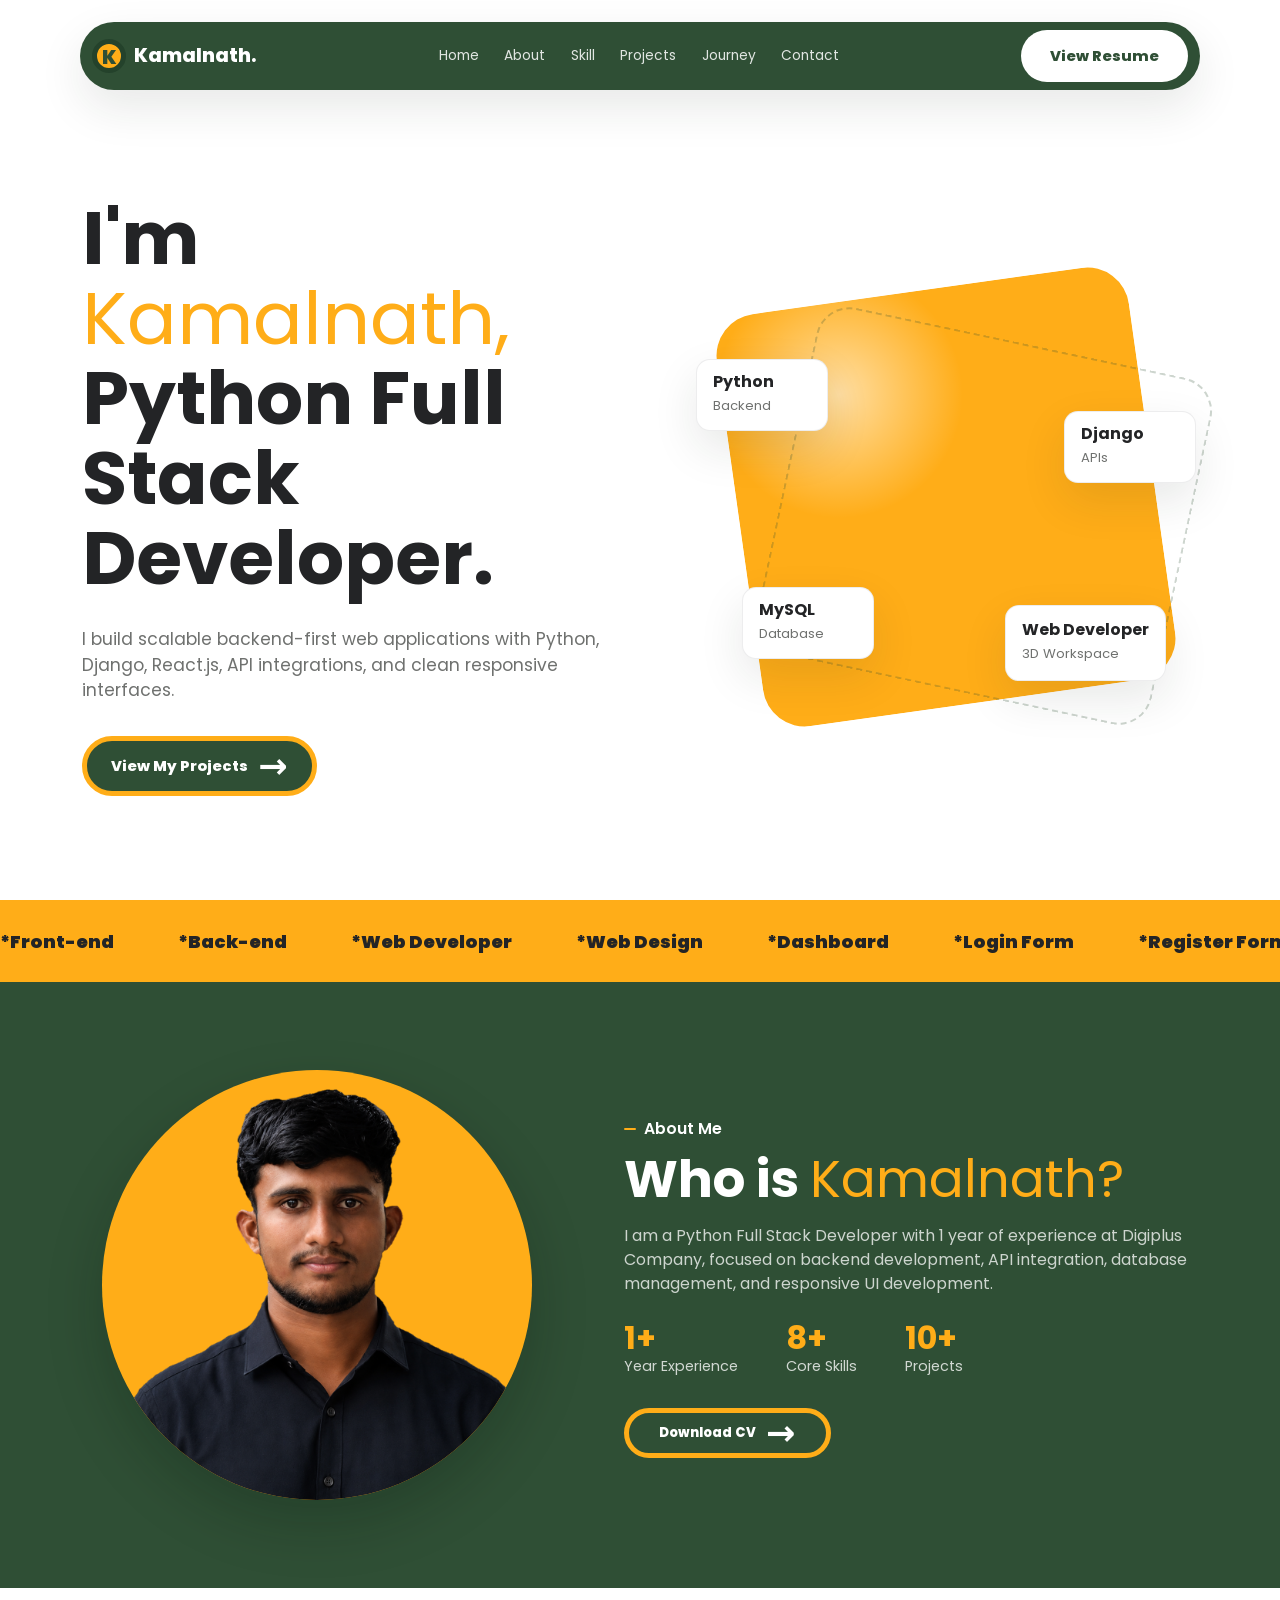
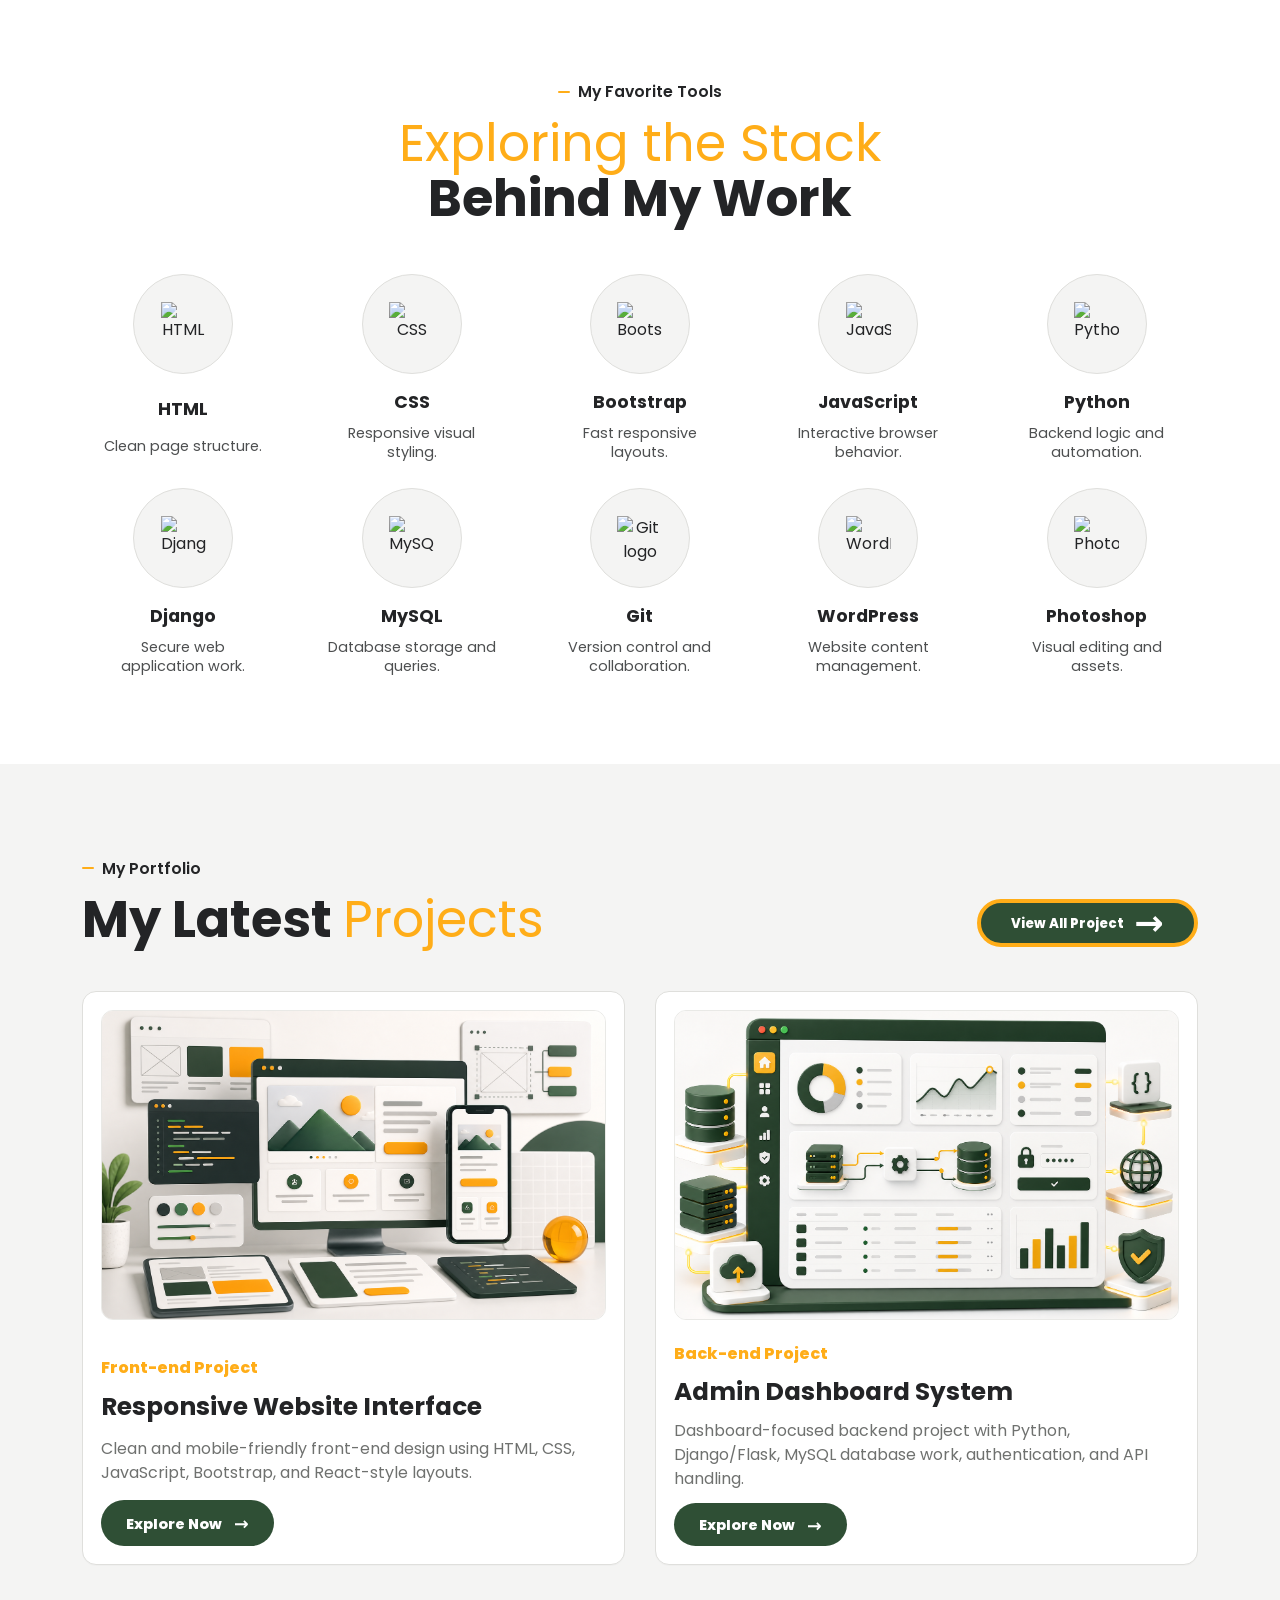
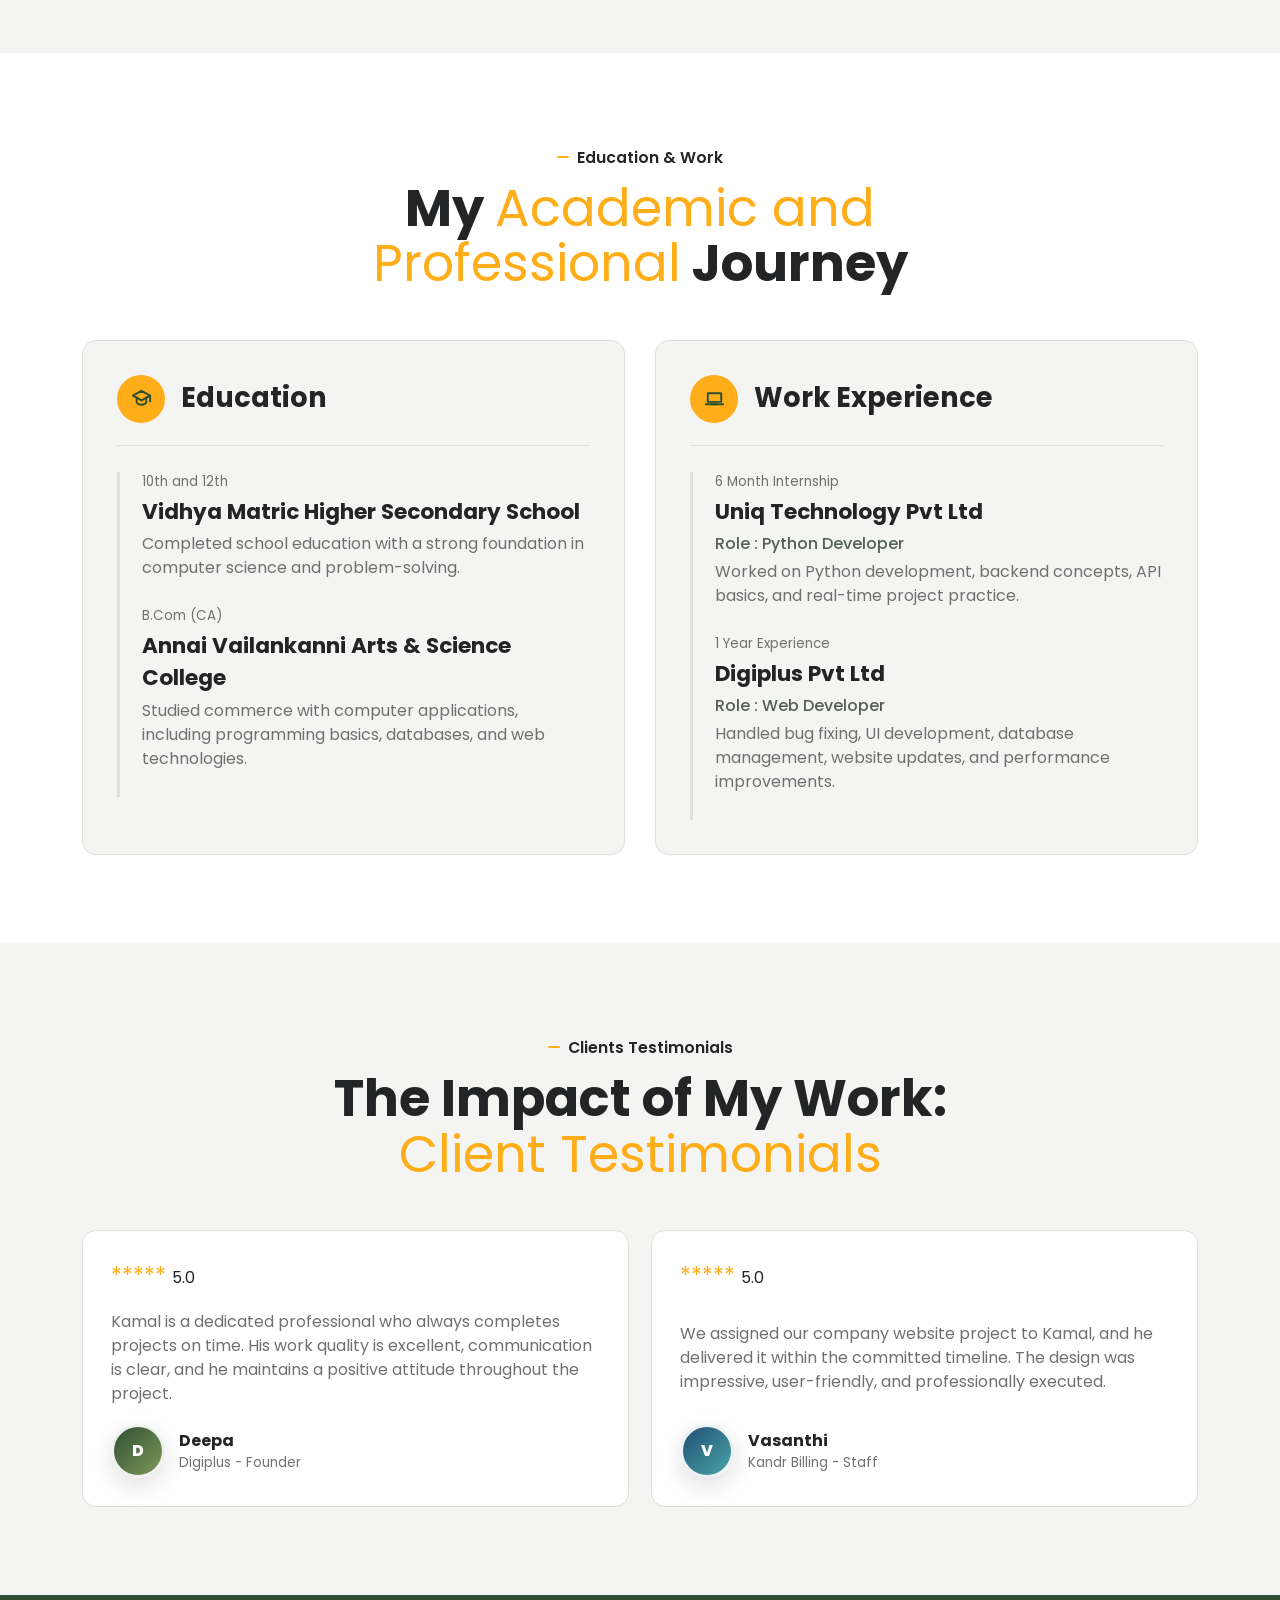
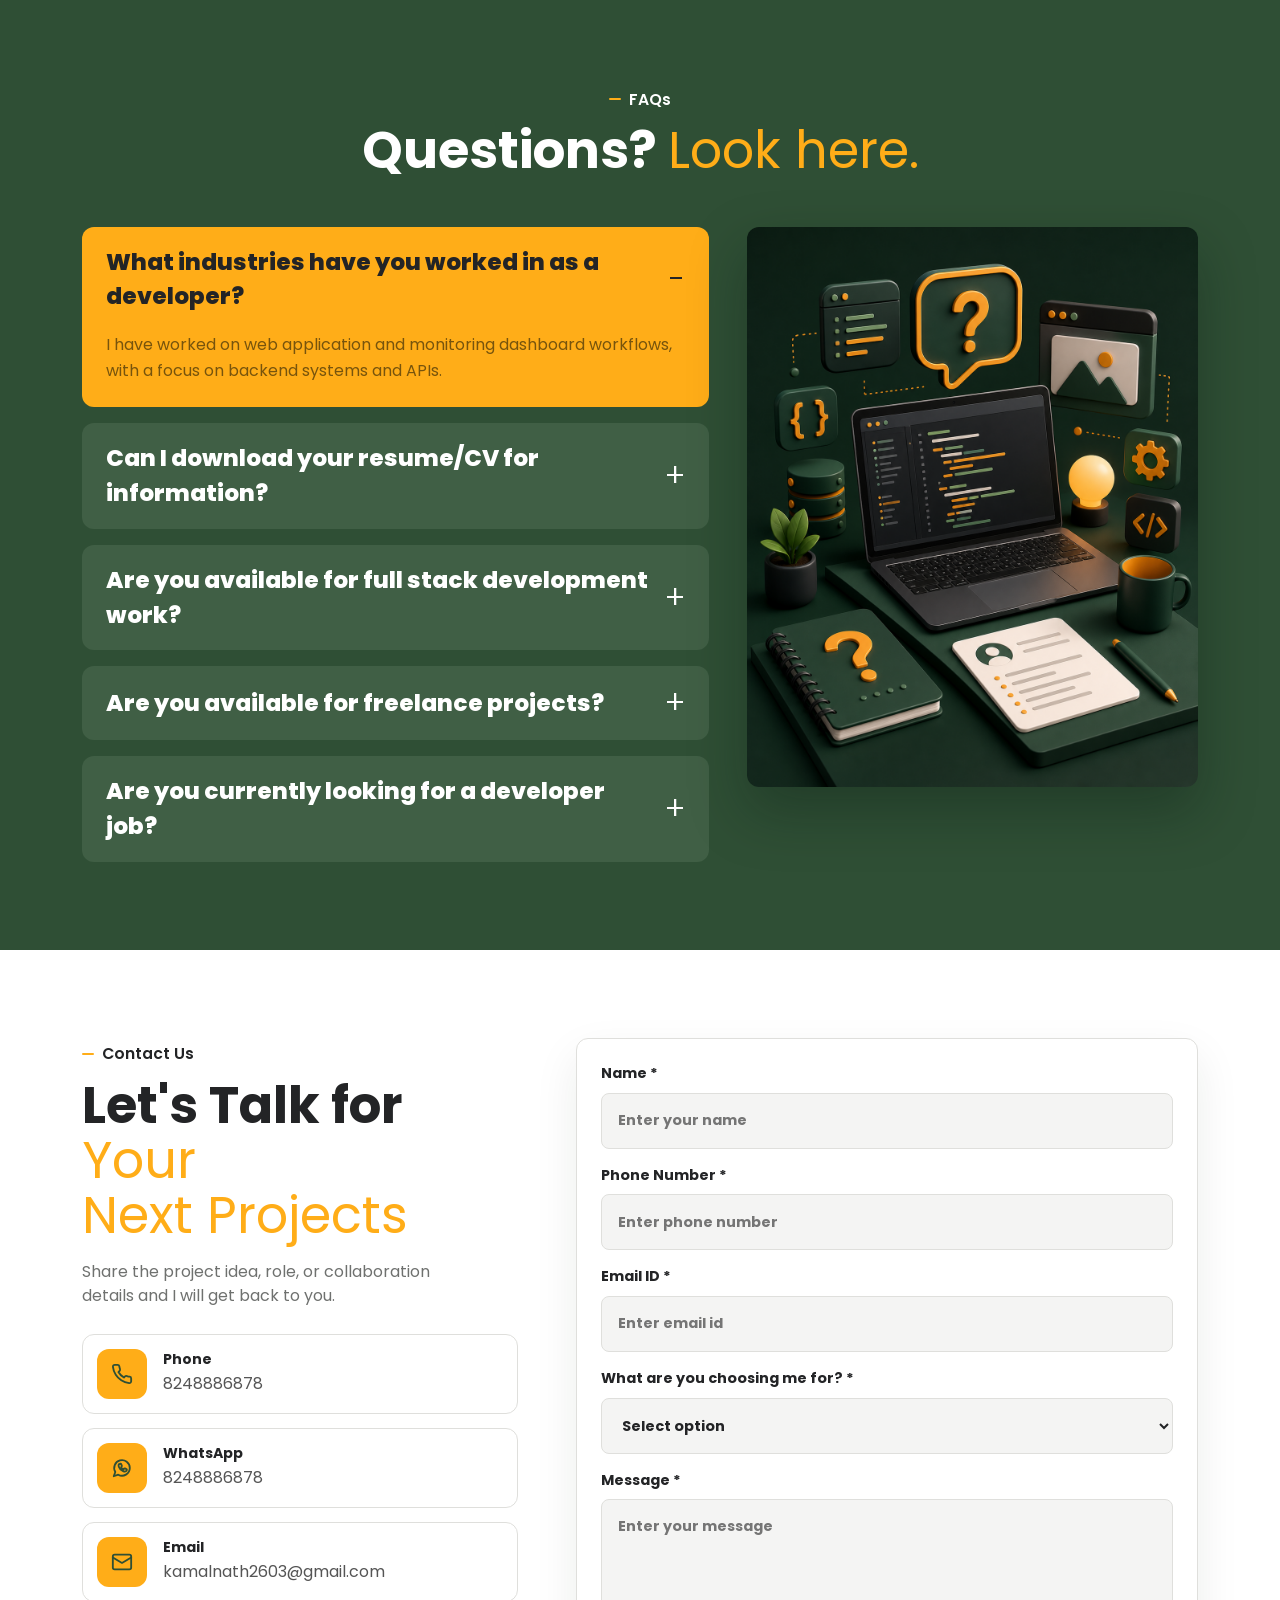
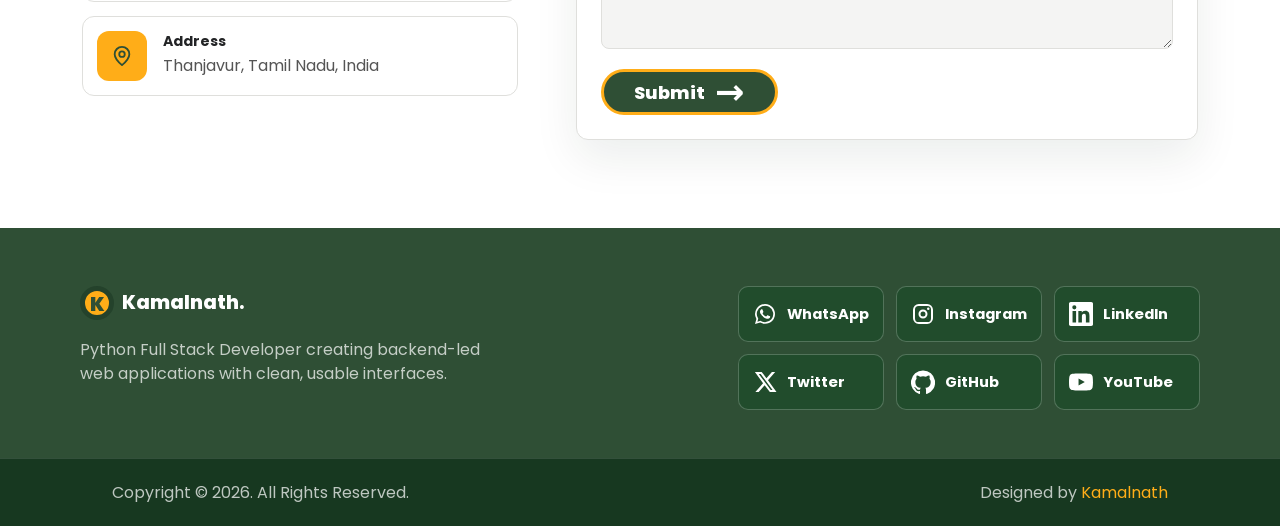
==== commit 29d99e99: "eleven commit" ====
--- a/index.html
+++ b/index.html
@@ -121,7 +121,7 @@
           <div class="metric-row">
             <div><strong>1+</strong><span>Year Experience</span></div>
             <div><strong>8+</strong><span>Core Skills</span></div>
-            <div><strong>10+</strong><span>Featured Projects</span></div>
+            <div><strong>10+</strong><span> Projects</span></div>
           </div>
           <a class="btn btn-primary slim about-btn" href="kamalnath-resume.pdf" download="Kamalnath-Resume.pdf">Download CV <span>&rarr;</span></a>
         </div>
--- a/styles.css
+++ b/styles.css
@@ -979,10 +979,15 @@
 .project-tab.active {
   box-shadow: inset 0 -4px 0 var(--amber);
 }
-
+.project-category-plugin{
+ display: none;
+  grid-template-columns: repeat(2, minmax(0, 1fr)) !important;
+  gap: 28px;
+
+}
 .project-category {
   display: none;
-  grid-template-columns: repeat(3, minmax(0, 1fr));
+  grid-template-columns: repeat(3, minmax(0, 1fr)) ;
   gap: 28px;
 }
 
@@ -1123,6 +1128,14 @@
   scroll-snap-type: x mandatory;
   scrollbar-width: none;
   -webkit-overflow-scrolling: touch;
+  cursor: grab;
+  user-select: none;
+  touch-action: pan-x;
+}
+
+.testimonial-slider.is-dragging {
+  cursor: grabbing;
+  scroll-snap-type: none;
 }
 
 .testimonial-slider::-webkit-scrollbar {
@@ -1846,6 +1859,11 @@
   .project-category {
     grid-template-columns: repeat(2, minmax(0, 1fr));
   }
+  .project-category-plugin{
+ 
+  grid-template-columns: repeat(1, minmax(0, 1fr)) !important;
+
+}
 
   .footer-top {
     grid-template-columns: 1fr;
@@ -1929,8 +1947,8 @@
   }
 
   .testimonial-card {
-    width: min(86vw, 430px);
-    flex-basis: min(86vw, 430px);
+    width: 100%;
+    flex-basis: 100%;
   }
 
   .footer-social {
@@ -2076,6 +2094,11 @@
   .project-category {
     grid-template-columns: 1fr;
   }
+   .project-category-plugin{
+ 
+  grid-template-columns: repeat(1, minmax(0, 1fr)) !important;
+
+}
 
   .contact-form {
     grid-template-columns: 1fr;
@@ -2390,6 +2413,11 @@
   .project-category {
     grid-template-columns: repeat(2, minmax(0, 1fr));
   }
+   .project-category-plugin{
+ 
+  grid-template-columns: repeat(1, minmax(0, 1fr)) !important;
+
+}
 }
 
 @media (max-width: 380px) {
@@ -2415,13 +2443,13 @@
     display: none;
   }
 
-  .metric-row {
+  /* .metric-row {
     grid-template-columns: 1fr;
-  }
-
-  .tool-grid {
+  } */
+
+  /* .tool-grid {
     grid-template-columns: 1fr;
-  }
+  } */
 
   .project-preview {
     height: 190px;
